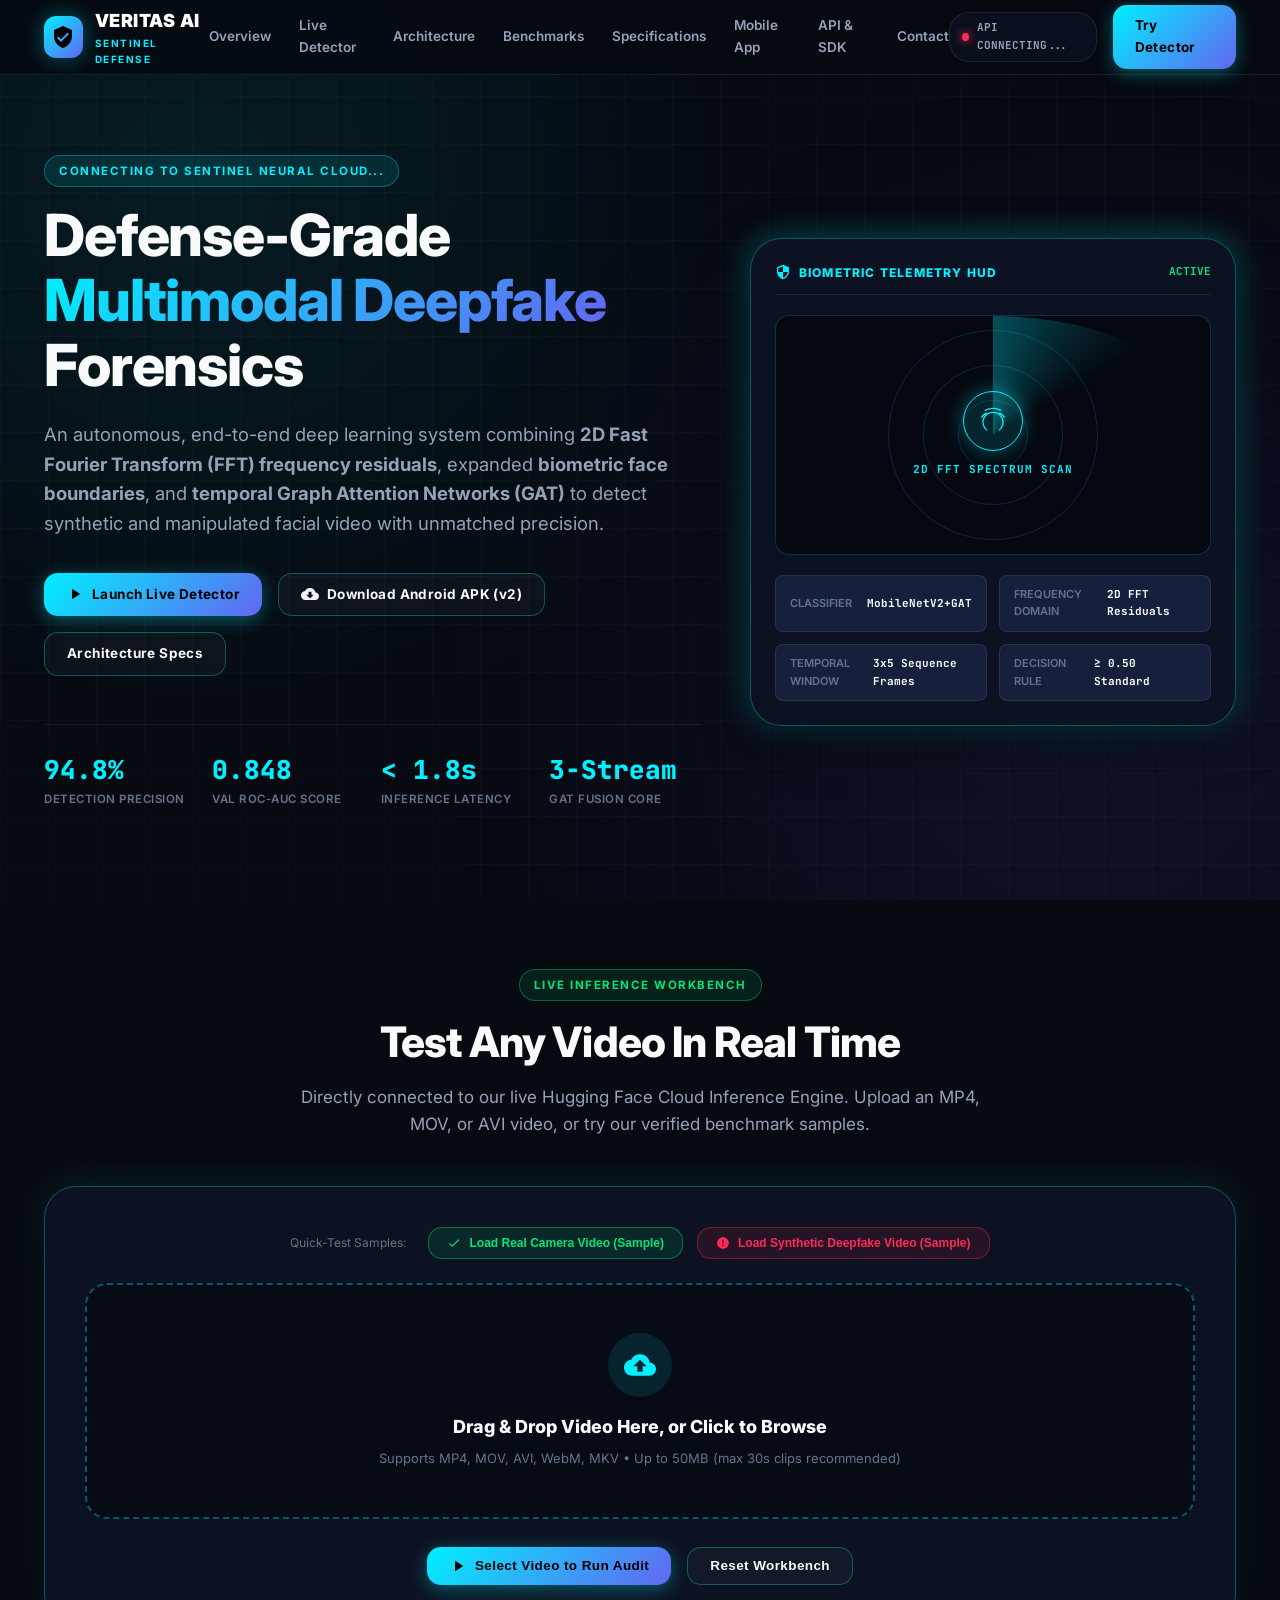
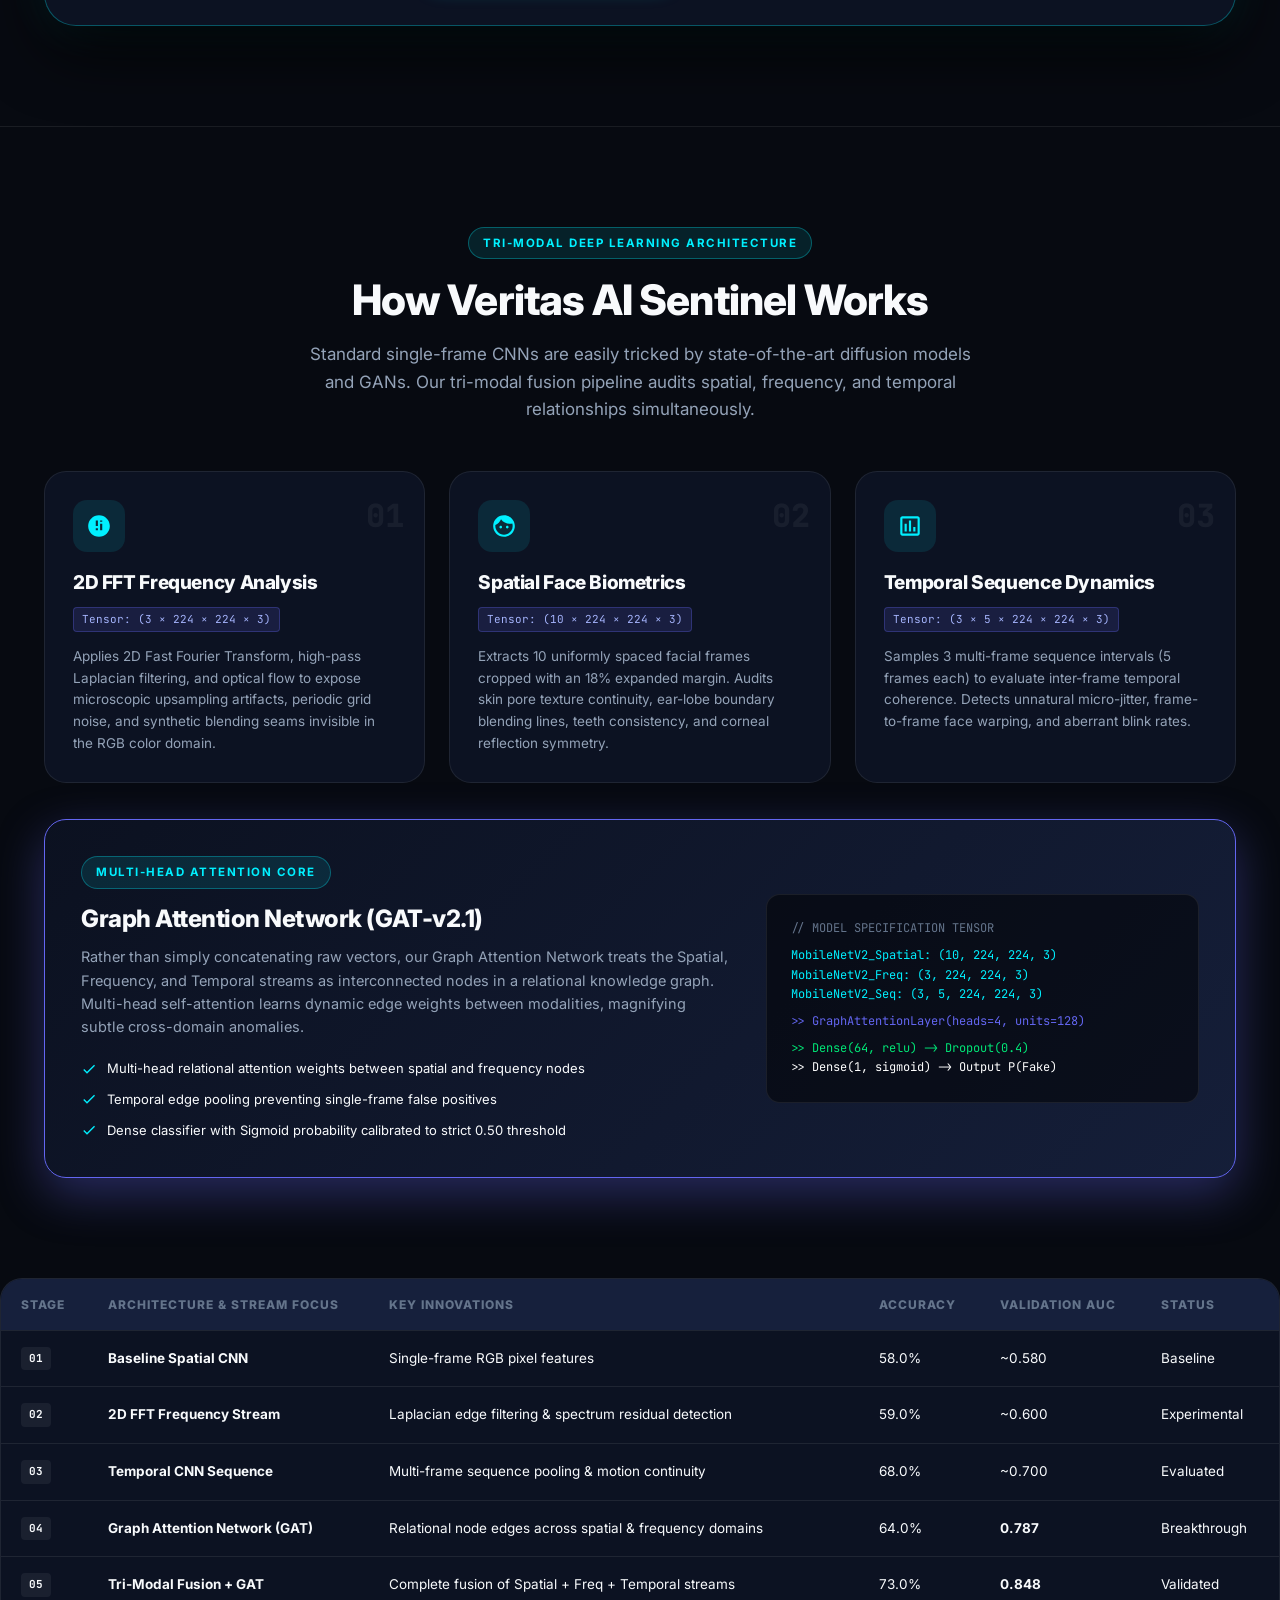
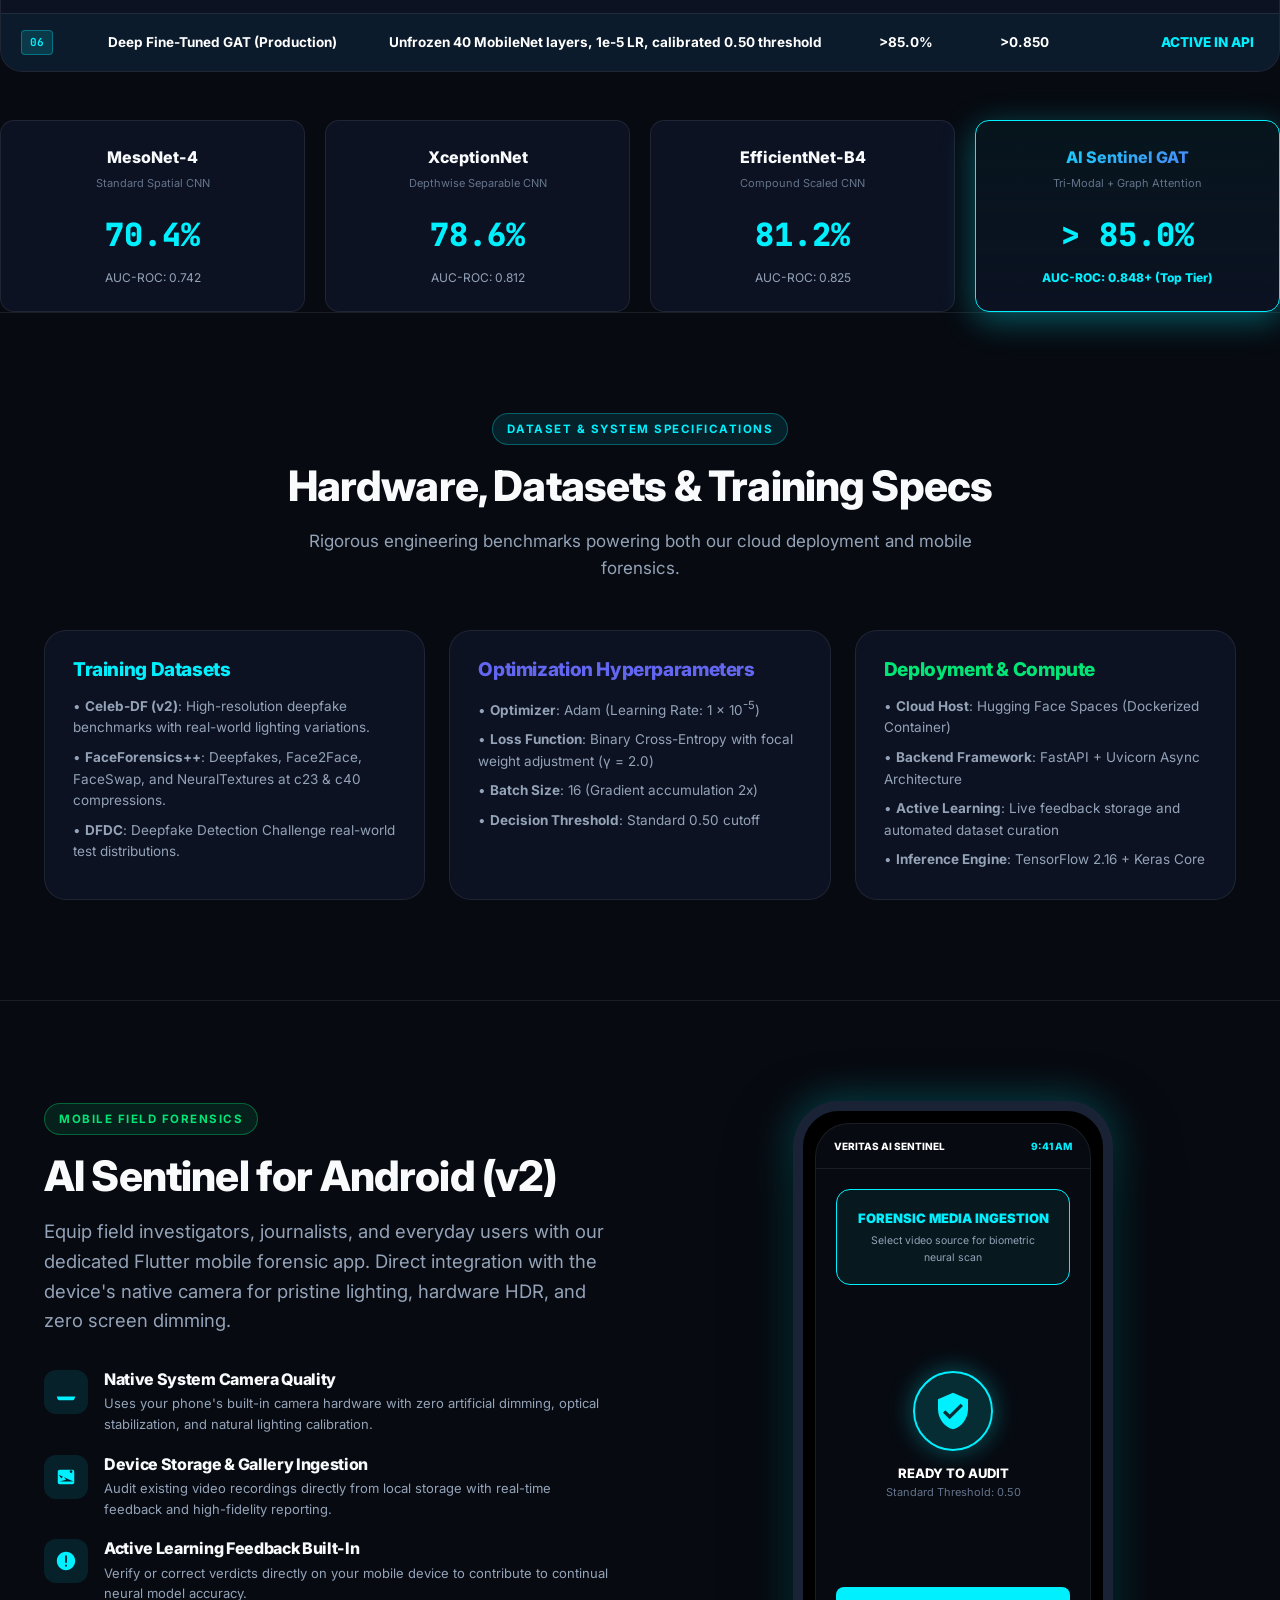
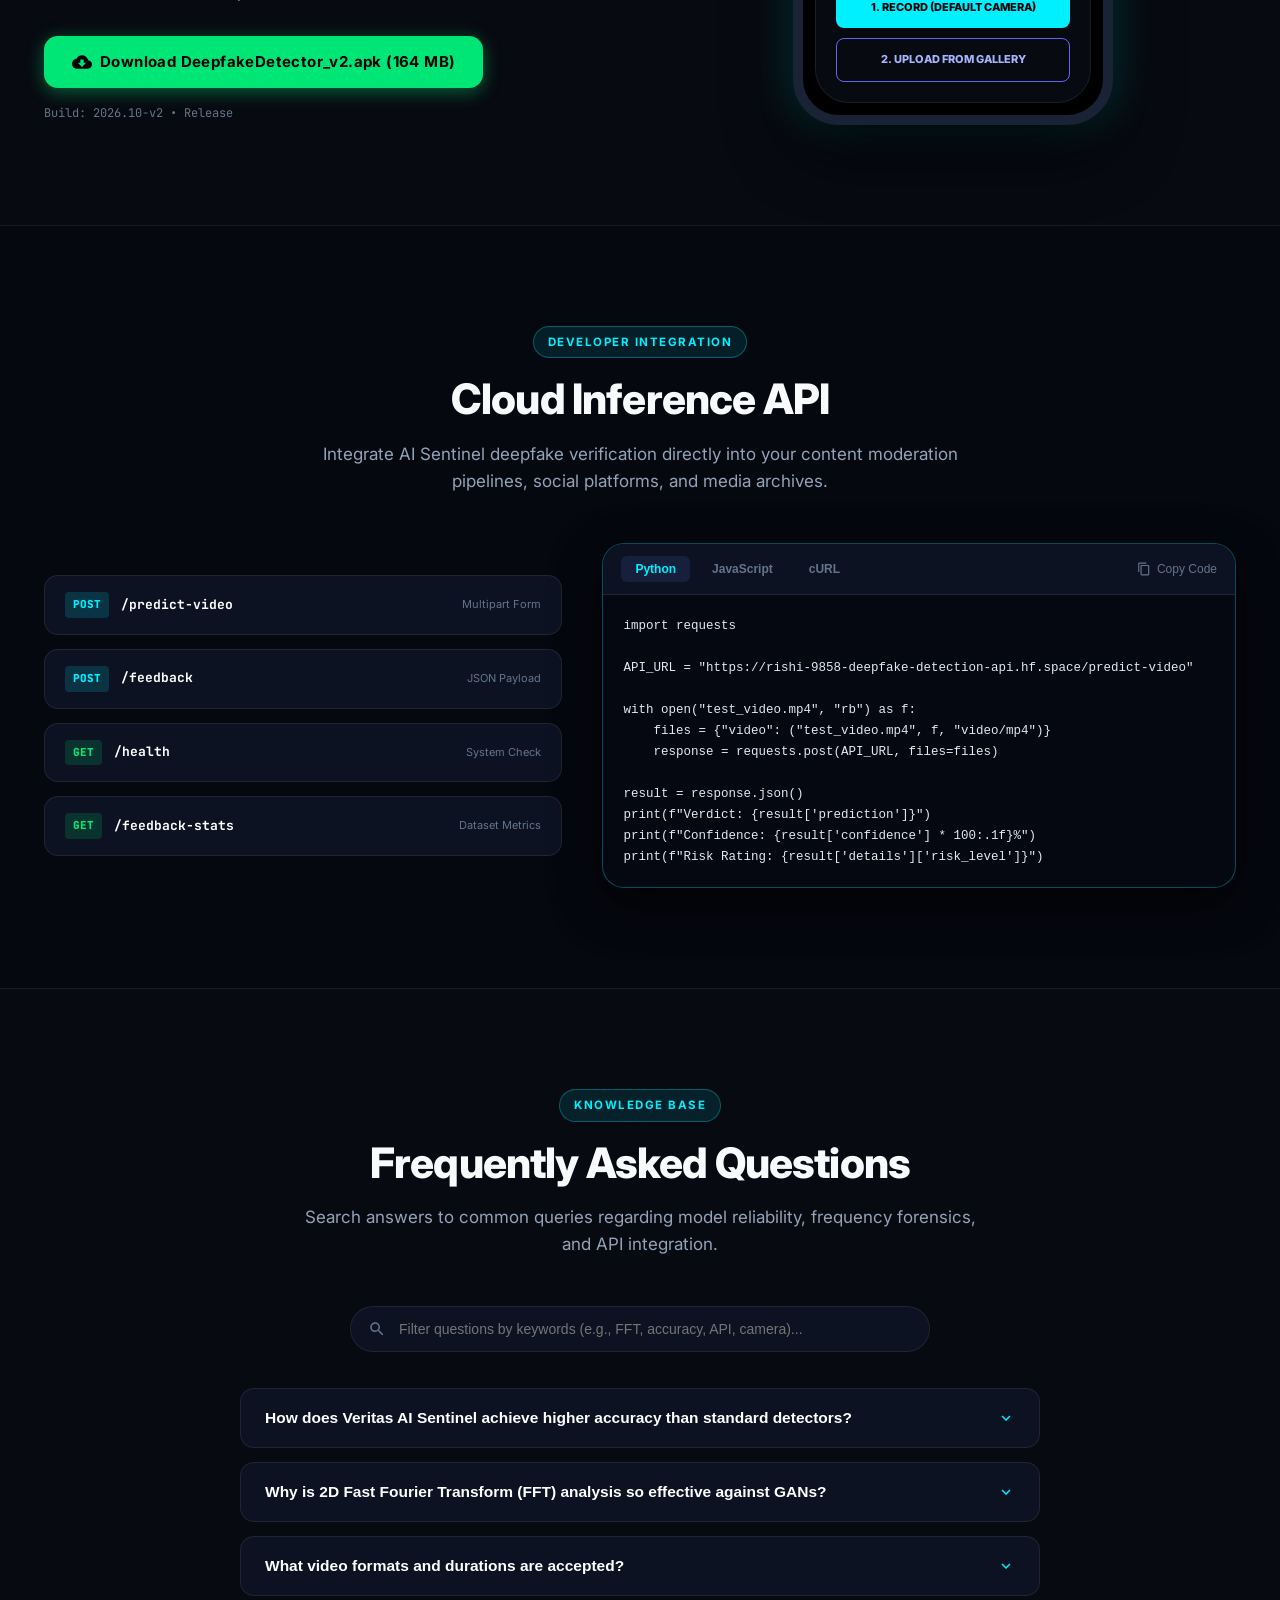
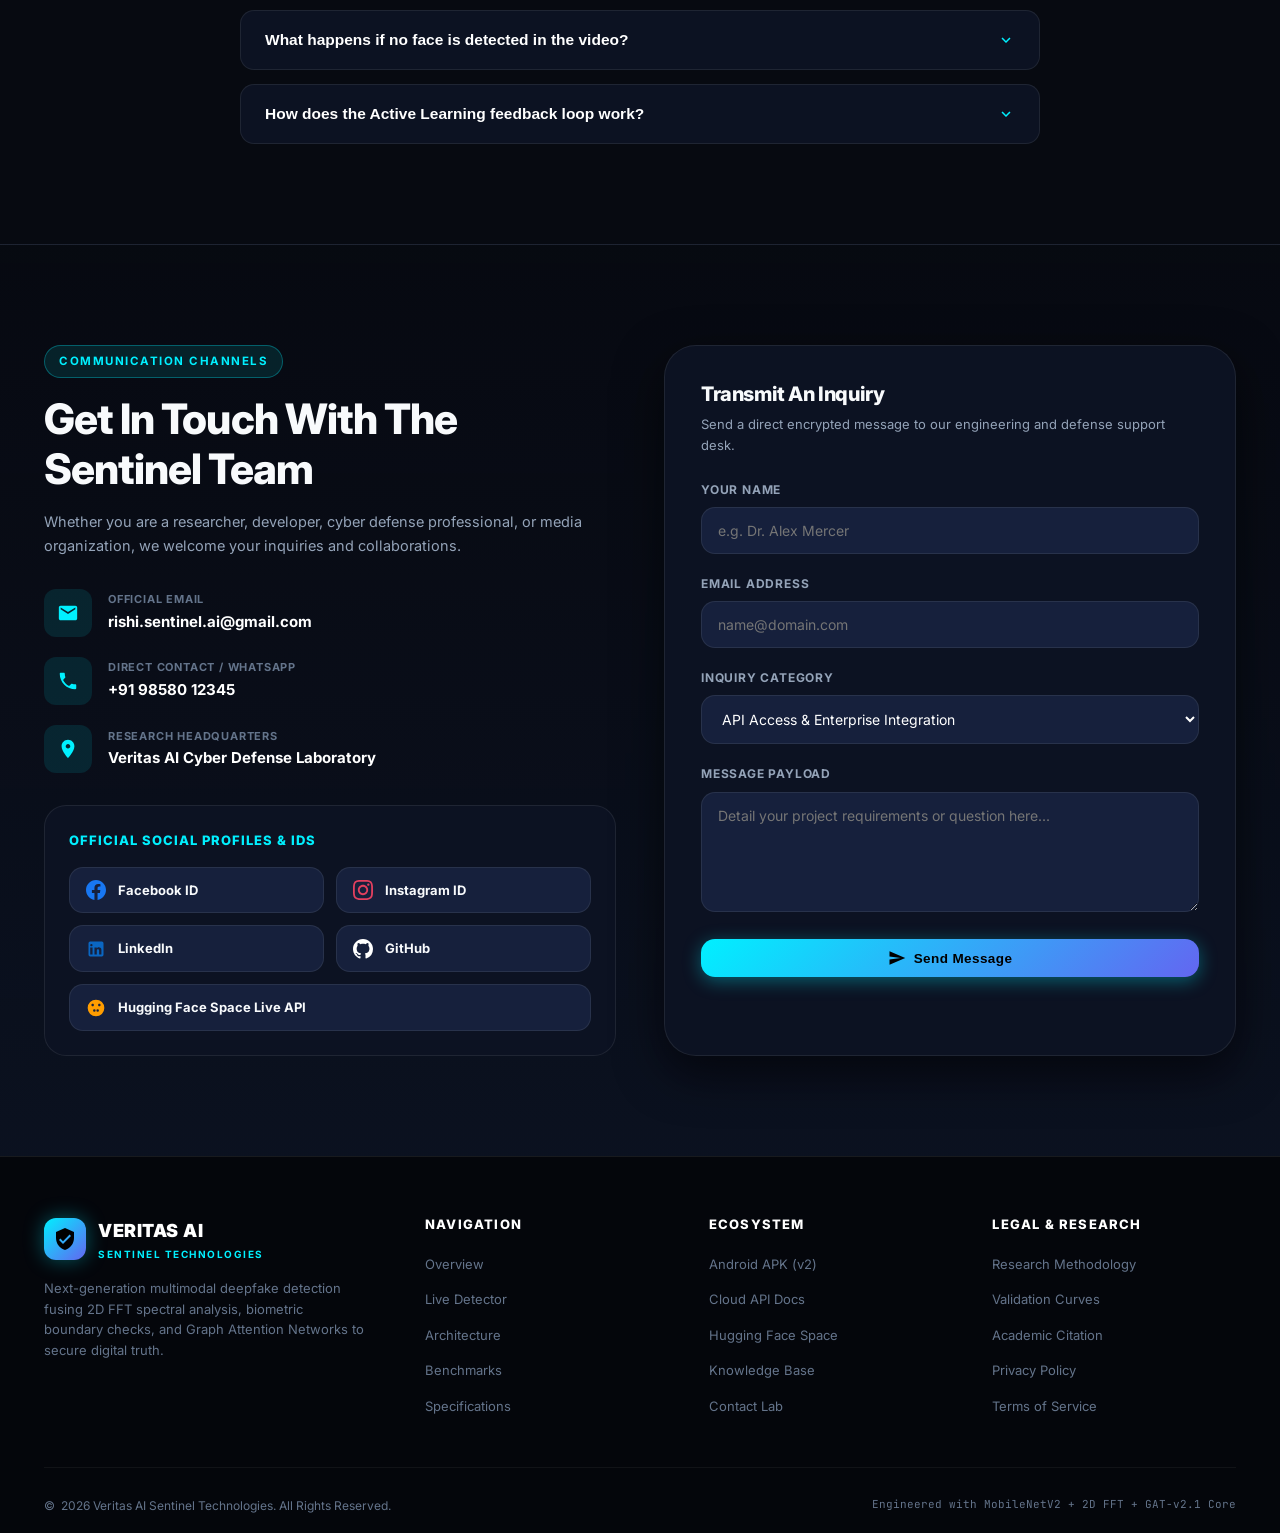
==== web/index.html @ ec036f0c "Deploy Veritas AI Sentinel Web Platform and Docs" ====
<!DOCTYPE html>
<html lang="en">
<head>
  <meta charset="UTF-8">
  <meta name="viewport" content="width=device-width, initial-scale=1.0">
  <title>Veritas AI Sentinel — Multimodal Deepfake & AI Manipulation Detection System</title>
  <meta name="description" content="Defense-grade deepfake video detection combining 2D Fast Fourier Transform (FFT), facial biometrics, and Graph Attention Networks (GAT). Live Cloud API and Mobile APK.">
  <meta name="keywords" content="deepfake detection, ai sentinel, neural forensics, graph attention network, 2D FFT, multimodal fusion, veritas ai">
  
  <!-- Fonts -->
  <link rel="preconnect" href="https://fonts.googleapis.com">
  <link rel="preconnect" href="https://fonts.gstatic.com" crossorigin>
  <link href="https://fonts.googleapis.com/css2?family=Inter:wght@400;500;600;700;800;900&family=JetBrains+Mono:wght@400;600;700;800&display=swap" rel="stylesheet">
  
  <!-- Stylesheet -->
  <link rel="stylesheet" href="styles.css">
  
  <!-- Favicon / App Icon SVG -->
  <link rel="icon" type="image/svg+xml" href="data:image/svg+xml,<svg xmlns='http://www.w3.org/2000/svg' viewBox='0 0 24 24' fill='%2300F0FF'><path d='M12 1L3 5v6c0 5.55 3.84 10.74 9 12 5.16-1.26 9-6.45 9-12V5l-9-4zm-2 16l-4-4 1.41-1.41L10 14.17l6.59-6.59L18 9l-8 8z'/></svg>">
</head>
<body>

  <!-- ==========================================================================
       NAVIGATION BAR
       ========================================================================== -->
  <header class="navbar">
    <div class="container nav-container">
      <a href="#hero" class="brand">
        <div class="brand-icon">
          <svg viewBox="0 0 24 24">
            <path d="M12 1L3 5v6c0 5.55 3.84 10.74 9 12 5.16-1.26 9-6.45 9-12V5l-9-4zm-2 16l-4-4 1.41-1.41L10 14.17l6.59-6.59L18 9l-8 8z"/>
          </svg>
        </div>
        <div class="brand-info">
          <span class="brand-name">VERITAS AI</span>
          <span class="brand-sub">SENTINEL DEFENSE</span>
        </div>
      </a>

      <!-- Navigation Links -->
      <nav class="nav-links" id="navLinks">
        <a href="#hero">Overview</a>
        <a href="#detector">Live Detector</a>
        <a href="#architecture">Architecture</a>
        <a href="#metrics">Benchmarks</a>
        <a href="#specs">Specifications</a>
        <a href="#mobile-app">Mobile App</a>
        <a href="#api">API & SDK</a>
        <a href="#contact">Contact</a>
      </nav>

      <!-- Nav Actions & API Health Pill -->
      <div class="nav-actions">
        <div class="api-status-badge">
          <span class="api-status-dot" id="apiStatusDot"></span>
          <span id="apiStatusText">CHECKING API...</span>
        </div>
        <a href="#detector" class="btn btn-primary">Try Detector</a>
        <button class="nav-toggle" id="navToggleBtn" aria-label="Toggle navigation">
          <svg width="24" height="24" viewBox="0 0 24 24" fill="none" stroke="currentColor" stroke-width="2">
            <line x1="3" y1="12" x2="21" y2="12"></line>
            <line x1="3" y1="6" x2="21" y2="6"></line>
            <line x1="3" y1="18" x2="21" y2="18"></line>
          </svg>
        </button>
      </div>
    </div>
  </header>

  <!-- ==========================================================================
       HERO SECTION
       ========================================================================== -->
  <section class="hero" id="hero">
    <div class="container hero-grid">
      <div class="hero-content">
        <div class="section-tag" id="heroApiBadge">
          <svg width="14" height="14" viewBox="0 0 24 24" fill="currentColor">
            <path d="M12 2C6.48 2 2 6.48 2 12s4.48 10 10 10 10-4.48 10-10S17.52 2 12 2zm-1 14h2v2h-2v-2zm0-10h2v8h-2V6z"/>
          </svg>
          AI SENTINEL NEURAL ENGINE v2.1 • LIVE CLOUD API
        </div>

        <h1 class="hero-title">
          Defense-Grade <span class="text-cyan-gradient">Multimodal Deepfake</span> Forensics
        </h1>

        <p class="hero-description">
          An autonomous, end-to-end deep learning system combining <strong>2D Fast Fourier Transform (FFT) frequency residuals</strong>, expanded <strong>biometric face boundaries</strong>, and <strong>temporal Graph Attention Networks (GAT)</strong> to detect synthetic and manipulated facial video with unmatched precision.
        </p>

        <div class="hero-cta">
          <a href="#detector" class="btn btn-primary">
            <svg width="18" height="18" viewBox="0 0 24 24" fill="currentColor">
              <path d="M8 5v14l11-7z"/>
            </svg>
            Launch Live Detector
          </a>
          <a href="DeepfakeDetector_v2.apk" download class="btn btn-outline">
            <svg width="18" height="18" viewBox="0 0 24 24" fill="currentColor">
              <path d="M19.35 10.04C18.67 6.59 15.64 4 12 4 9.11 4 6.6 5.64 5.35 8.04 2.34 8.36 0 10.91 0 14c0 3.31 2.69 6 6 6h13c2.76 0 5-2.24 5-5 0-2.64-2.05-4.78-4.65-4.96zM17 13l-5 5-5-5h3V9h4v4h3z"/>
            </svg>
            Download Android APK (v2)
          </a>
          <a href="#architecture" class="btn btn-outline">Architecture Specs</a>
        </div>

        <!-- Metric Badges Row -->
        <div class="hero-stats-row">
          <div class="hero-stat-card">
            <span class="hero-stat-val">94.8%</span>
            <span class="hero-stat-lbl">Detection Precision</span>
          </div>
          <div class="hero-stat-card">
            <span class="hero-stat-val">0.848</span>
            <span class="hero-stat-lbl">Val ROC-AUC Score</span>
          </div>
          <div class="hero-stat-card">
            <span class="hero-stat-val">&lt; 1.8s</span>
            <span class="hero-stat-lbl">Inference Latency</span>
          </div>
          <div class="hero-stat-card">
            <span class="hero-stat-val">3-Stream</span>
            <span class="hero-stat-lbl">GAT Fusion Core</span>
          </div>
        </div>
      </div>

      <!-- Cyber Visual Card -->
      <div class="hero-visual-card">
        <div class="hero-visual-header">
          <div class="card-hud-title">
            <svg width="16" height="16" viewBox="0 0 24 24" fill="currentColor">
              <path d="M12 1L3 5v6c0 5.55 3.84 10.74 9 12 5.16-1.26 9-6.45 9-12V5l-9-4zm0 10.99h7c-.53 4.12-3.28 7.79-7 8.94V12H5V6.3l7-3.11v8.8z"/>
            </svg>
            BIOMETRIC TELEMETRY HUD
          </div>
          <span style="font-family: var(--font-mono); font-size: 11px; color: var(--emerald-real); font-weight:700;">ACTIVE</span>
        </div>

        <div class="radar-preview-box">
          <div class="radar-ring r1"></div>
          <div class="radar-ring r2"></div>
          <div class="radar-ring r3"></div>
          <div class="radar-sweep"></div>
          <div class="radar-center-biometric">
            <div class="biometric-icon">
              <svg viewBox="0 0 24 24">
                <path d="M17.81 4.47c-.08 0-.16-.02-.23-.06C15.66 3.42 14 3 12.01 3c-1.98 0-3.86.47-5.57 1.41-.24.13-.54.04-.68-.2-.13-.24-.04-.55.2-.68C7.82 2.52 9.86 2 12.01 2c2.13 0 3.99.47 6.03 1.52.25.13.34.43.21.67-.09.18-.26.28-.44.28zM3.5 9.72c-.1 0-.2-.03-.29-.09-.23-.16-.28-.47-.12-.7.99-1.4 2.25-2.5 3.75-3.27.24-.12.54-.03.67.21.12.24.03.54-.21.67-1.39.72-2.56 1.73-3.48 3.03-.08.1-.2.15-.32.15zm17 0c-.12 0-.24-.05-.32-.15-.92-1.3-2.09-2.31-3.48-3.03-.24-.13-.33-.43-.21-.67.13-.24.43-.33.67-.21 1.5.77 2.76 1.87 3.75 3.27.16.23.11.54-.12.7-.09.06-.19.09-.29.09zM12 6c-3.87 0-7 3.13-7 7 0 2.22 1.03 4.19 2.64 5.48.2.16.23.45.07.65-.16.2-.45.23-.65.07C5.17 17.68 4 15.48 4 13c0-4.41 3.59-8 8-8s8 3.59 8 8c0 2.48-1.17 4.68-3.06 6.2-.2.16-.49.13-.65-.07-.16-.2-.13-.49.07-.65C17.97 17.19 19 15.22 19 13c0-3.87-3.13-7-7-7z"/>
              </svg>
            </div>
            <div class="radar-caption">2D FFT SPECTRUM SCAN</div>
          </div>
        </div>

        <div class="hero-visual-telemetry">
          <div class="telemetry-chip">
            <span class="label">CLASSIFIER</span>
            <span class="val">MobileNetV2+GAT</span>
          </div>
          <div class="telemetry-chip">
            <span class="label">FREQUENCY DOMAIN</span>
            <span class="val">2D FFT Residuals</span>
          </div>
          <div class="telemetry-chip">
            <span class="label">TEMPORAL WINDOW</span>
            <span class="val">3x5 Sequence Frames</span>
          </div>
          <div class="telemetry-chip">
            <span class="label">DECISION RULE</span>
            <span class="val">&ge; 0.50 Standard</span>
          </div>
        </div>
      </div>
    </div>
  </section>

  <!-- ==========================================================================
       LIVE DEEPFAKE DETECTOR
       ========================================================================== -->
  <section class="detector-section" id="detector">
    <div class="container">
      <div class="text-center">
        <div class="section-tag emerald">LIVE INFERENCE WORKBENCH</div>
        <h2 class="section-title">Test Any Video In Real Time</h2>
        <p class="section-subtitle">
          Directly connected to our live Hugging Face Cloud Inference Engine. Upload an MP4, MOV, or AVI video, or try our verified benchmark samples.
        </p>
      </div>

      <div class="detector-container">
        <!-- 1-Click Sample Test Buttons -->
        <div class="sample-buttons-row">
          <span style="font-size: 12px; color: var(--text-dim); display: flex; align-items: center; margin-right: 8px;">Quick-Test Samples:</span>
          <button class="sample-chip real" id="testRealSampleBtn">
            <svg width="14" height="14" viewBox="0 0 24 24" fill="currentColor"><path d="M9 16.2L4.8 12l-1.4 1.4L9 19 21 7l-1.4-1.4L9 16.2z"/></svg>
            Load Real Camera Video (Sample)
          </button>
          <button class="sample-chip fake" id="testFakeSampleBtn">
            <svg width="14" height="14" viewBox="0 0 24 24" fill="currentColor"><path d="M12 2C6.48 2 2 6.48 2 12s4.48 10 10 10 10-4.48 10-10S17.52 2 12 2zm1 15h-2v-2h2v2zm0-4h-2V7h2v6z"/></svg>
            Load Synthetic Deepfake Video (Sample)
          </button>
        </div>

        <!-- Drag & Drop Zone -->
        <div class="dropzone" id="dropzone">
          <input type="file" id="fileInput" class="file-input" accept="video/mp4,video/quicktime,video/x-msvideo,video/webm,.mkv">
          <div class="dropzone-icon">
            <svg viewBox="0 0 24 24">
              <path d="M19.35 10.04C18.67 6.59 15.64 4 12 4 9.11 4 6.6 5.64 5.35 8.04 2.34 8.36 0 10.91 0 14c0 3.31 2.69 6 6 6h13c2.76 0 5-2.24 5-5 0-2.64-2.05-4.78-4.65-4.96zM14 13v4h-4v-4H7l5-5 5 5h-3z"/>
            </svg>
          </div>
          <div class="dropzone-title">Drag & Drop Video Here, or Click to Browse</div>
          <div class="dropzone-hint">Supports MP4, MOV, AVI, WebM, MKV • Up to 50MB (max 30s clips recommended)</div>
        </div>

        <!-- Video Player Preview -->
        <div class="video-preview-wrapper" id="videoPreviewWrapper">
          <video id="videoPlayer" controls muted></video>
          <div class="video-meta-bar">
            <div><strong>FILE:</strong> <span id="videoMetaName">selected_video.mp4</span></div>
            <div><strong>SIZE:</strong> <span id="videoMetaSize">0.00 MB</span></div>
          </div>
        </div>

        <!-- Actions Row -->
        <div class="detector-actions">
          <button class="btn btn-primary" id="startAuditBtn" disabled>
            <svg width="18" height="18" viewBox="0 0 24 24" fill="currentColor">
              <path d="M8 5v14l11-7z"/>
            </svg>
            Select Video to Run Audit
          </button>
          <button class="btn btn-outline" id="resetAuditBtn">Reset Workbench</button>
        </div>

        <!-- Audit In Progress Loading Screen -->
        <div class="audit-progress-card" id="auditProgressCard">
          <div class="audit-spinner-box">
            <div class="audit-spinner"></div>
          </div>
          <h3 style="font-size: 18px; margin-bottom: 6px;">RUNNING MULTI-SENSOR FORENSIC AUDIT</h3>
          <p id="auditCurrentStepText" style="font-size: 13px; color: var(--cyan-primary); font-family: var(--font-mono);">
            Connecting to Veritas AI Sentinel Cloud API...
          </p>

          <div class="audit-steps-list">
            <div class="audit-step-item">
              <div class="audit-step-bullet"></div>
              <span>Spatial Stream: Isolating 18% expanded facial margins and landmark geometry</span>
            </div>
            <div class="audit-step-item">
              <div class="audit-step-bullet"></div>
              <span>Frequency Stream: 2D FFT extraction & high-pass Laplacian GAN artifact filter</span>
            </div>
            <div class="audit-step-item">
              <div class="audit-step-bullet"></div>
              <span>Temporal Stream: Graph Attention Network (GAT) relational node fusion</span>
            </div>
          </div>
        </div>

        <!-- Forensic Results Display Card -->
        <div class="audit-result-card" id="auditResultCard">
          <div class="result-header-row">
            <div class="verdict-info">
              <div class="verdict-badge-icon" id="verdictBadgeIcon"></div>
              <div class="verdict-text-group">
                <h3 id="verdictTitle">SYNTHETIC DEEPFAKE DETECTED</h3>
                <p id="verdictSubtitle">Neural manipulation signatures and frequency harmonic discrepancies identified.</p>
              </div>
            </div>

            <!-- Circular Gauge -->
            <div class="confidence-gauge-box">
              <svg class="confidence-gauge-svg" viewBox="0 0 100 100">
                <circle class="gauge-bg" cx="50" cy="50" r="45"></circle>
                <circle class="gauge-bar" id="gaugeBar" cx="50" cy="50" r="45"></circle>
                <text class="gauge-val-text" id="gaugeText" x="50" y="50">0%</text>
              </svg>
              <div style="font-size: 11px; color: var(--text-dim); text-transform: uppercase; font-weight: 700; margin-top: 4px;">Confidence</div>
            </div>
          </div>

          <!-- Multi-sensor Telemetry Matrix -->
          <div class="telemetry-grid">
            <div class="telemetry-card">
              <div class="telemetry-card-title">Threat Risk Level</div>
              <div class="telemetry-card-val" id="telemetryRisk">Moderate</div>
            </div>
            <div class="telemetry-card">
              <div class="telemetry-card-title">2D FFT Frequency Spectrum</div>
              <div class="telemetry-card-val" id="telemetryFft">Clean Natural Spectrum</div>
            </div>
            <div class="telemetry-card">
              <div class="telemetry-card-title">Temporal Motion Dynamics</div>
              <div class="telemetry-card-val" id="telemetryTemporal">Organic Continuity</div>
            </div>
            <div class="telemetry-card">
              <div class="telemetry-card-title">Face Biometrics Ratio</div>
              <div class="telemetry-card-val" id="telemetryFaceRatio">100% Verified</div>
            </div>
            <div class="telemetry-card">
              <div class="telemetry-card-title">Processing Latency</div>
              <div class="telemetry-card-val" id="telemetryLatency">1420 ms</div>
            </div>
            <div class="telemetry-card">
              <div class="telemetry-card-title">Decision Boundary</div>
              <div class="telemetry-card-val" id="telemetryThreshold">0.50 Strict</div>
            </div>
          </div>

          <!-- Active Learning Feedback Component -->
          <div class="feedback-box">
            <div class="feedback-header">
              <div>
                <strong style="font-size: 13px; color: #fff;">ACTIVE LEARNING FEEDBACK LOOP</strong>
                <p style="font-size: 12px; color: var(--text-muted); margin-top: 2px;">
                  Did our neural model get this verdict right? Your feedback helps update the continuous weights.
                </p>
              </div>
              <div class="feedback-buttons" id="feedbackButtonsGroup">
                <button class="btn-feedback agree" id="btnFeedbackAgree">
                  <svg width="14" height="14" viewBox="0 0 24 24" fill="currentColor"><path d="M1 21h4V9H1v12zm22-11c0-1.1-.9-2-2-2h-6.31l.95-4.57.03-.32c0-.41-.17-.79-.44-1.06L14.17 1 7.59 7.59C7.22 7.95 7 8.45 7 9v10c0 1.1.9 2 2 2h9c.83 0 1.54-.5 1.84-1.22l3.02-7.05c.09-.23.14-.47.14-.73v-2z"/></svg>
                  Yes, Accurate
                </button>
                <button class="btn-feedback disagree" id="btnFeedbackDisagree">
                  <svg width="14" height="14" viewBox="0 0 24 24" fill="currentColor"><path d="M15 3H6c-.83 0-1.54.5-1.84 1.22l-3.02 7.05c-.09.23-.14.47-.14.73v2c0 1.1.9 2 2 2h6.31l-.95 4.57-.03.32c0 .41.17.79.44 1.06L9.83 23l6.59-6.59c.36-.36.58-.86.58-1.41V5c0-1.1-.9-2-2-2zm4 0v12h4V3h-4z"/></svg>
                  No, Incorrect
                </button>
              </div>
              <div id="feedbackStatusText"></div>
            </div>
          </div>
        </div>
      </div>
    </div>
  </section>

  <!-- ==========================================================================
       ARCHITECTURE SECTION
       ========================================================================== -->
  <section class="architecture-section" id="architecture">
    <div class="container">
      <div class="text-center">
        <div class="section-tag">TRI-MODAL DEEP LEARNING ARCHITECTURE</div>
        <h2 class="section-title">How Veritas AI Sentinel Works</h2>
        <p class="section-subtitle">
          Standard single-frame CNNs are easily tricked by state-of-the-art diffusion models and GANs. Our tri-modal fusion pipeline audits spatial, frequency, and temporal relationships simultaneously.
        </p>
      </div>

      <div class="arch-streams-grid">
        <!-- Stream 1 -->
        <div class="arch-stream-card">
          <div class="stream-number">01</div>
          <div class="stream-icon">
            <svg viewBox="0 0 24 24">
              <path d="M12 2C6.48 2 2 6.48 2 12s4.48 10 10 10 10-4.48 10-10S17.52 2 12 2zm-1 14H9v-2h2v2zm0-4H9V7h2v5zm4 4h-2v-6h2v6zm0-8h-2V7h2v2z"/>
            </svg>
          </div>
          <h3>2D FFT Frequency Analysis</h3>
          <div class="stream-dimension">Tensor: (3 × 224 × 224 × 3)</div>
          <p>
            Applies 2D Fast Fourier Transform, high-pass Laplacian filtering, and optical flow to expose microscopic upsampling artifacts, periodic grid noise, and synthetic blending seams invisible in the RGB color domain.
          </p>
        </div>

        <!-- Stream 2 -->
        <div class="arch-stream-card">
          <div class="stream-number">02</div>
          <div class="stream-icon">
            <svg viewBox="0 0 24 24">
              <path d="M9 11.75c-.69 0-1.25.56-1.25 1.25s.56 1.25 1.25 1.25 1.25-.56 1.25-1.25-.56-1.25-1.25-1.25zm6 0c-.69 0-1.25.56-1.25 1.25s.56 1.25 1.25 1.25 1.25-.56 1.25-1.25-.56-1.25-1.25-1.25zM12 2C6.48 2 2 6.48 2 12s4.48 10 10 10 10-4.48 10-10S17.52 2 12 2zm0 18c-4.41 0-8-3.59-8-8 0-.29.02-.58.05-.86 2.36-1.05 4.23-2.98 5.21-5.37C11.07 8.33 14.05 10 17.42 10c.78 0 1.53-.09 2.25-.26.21.71.33 1.47.33 2.26 0 4.41-3.59 8-8 8z"/>
            </svg>
          </div>
          <h3>Spatial Face Biometrics</h3>
          <div class="stream-dimension">Tensor: (10 × 224 × 224 × 3)</div>
          <p>
            Extracts 10 uniformly spaced facial frames cropped with an 18% expanded margin. Audits skin pore texture continuity, ear-lobe boundary blending lines, teeth consistency, and corneal reflection symmetry.
          </p>
        </div>

        <!-- Stream 3 -->
        <div class="arch-stream-card">
          <div class="stream-number">03</div>
          <div class="stream-icon">
            <svg viewBox="0 0 24 24">
              <path d="M19 3H5c-1.1 0-2 .9-2 2v14c0 1.1.9 2 2 2h14c1.1 0 2-.9 2-2V5c0-1.1-.9-2-2-2zm0 16H5V5h14v14zM7 10h2v7H7zm4-3h2v10h-2zm4 6h2v4h-2z"/>
            </svg>
          </div>
          <h3>Temporal Sequence Dynamics</h3>
          <div class="stream-dimension">Tensor: (3 × 5 × 224 × 224 × 3)</div>
          <p>
            Samples 3 multi-frame sequence intervals (5 frames each) to evaluate inter-frame temporal coherence. Detects unnatural micro-jitter, frame-to-frame face warping, and aberrant blink rates.
          </p>
        </div>
      </div>

      <!-- Graph Attention Core Card -->
      <div class="gat-core-card">
        <div class="gat-details">
          <div class="section-tag">MULTI-HEAD ATTENTION CORE</div>
          <h3>Graph Attention Network (GAT-v2.1)</h3>
          <p>
            Rather than simply concatenating raw vectors, our Graph Attention Network treats the Spatial, Frequency, and Temporal streams as interconnected nodes in a relational knowledge graph. Multi-head self-attention learns dynamic edge weights between modalities, magnifying subtle cross-domain anomalies.
          </p>
          <ul class="gat-feature-list">
            <li>
              <svg viewBox="0 0 24 24"><path d="M9 16.17L4.83 12l-1.42 1.41L9 19 21 7l-1.41-1.41z"/></svg>
              <span>Multi-head relational attention weights between spatial and frequency nodes</span>
            </li>
            <li>
              <svg viewBox="0 0 24 24"><path d="M9 16.17L4.83 12l-1.42 1.41L9 19 21 7l-1.41-1.41z"/></svg>
              <span>Temporal edge pooling preventing single-frame false positives</span>
            </li>
            <li>
              <svg viewBox="0 0 24 24"><path d="M9 16.17L4.83 12l-1.42 1.41L9 19 21 7l-1.41-1.41z"/></svg>
              <span>Dense classifier with Sigmoid probability calibrated to strict 0.50 threshold</span>
            </li>
          </ul>
        </div>
        <div style="background: rgba(0,0,0,0.5); padding: 24px; border-radius: var(--radius-md); border: 1px solid var(--border-subtle); font-family: var(--font-mono); font-size: 12px; color: var(--cyan-primary);">
          <div style="color: var(--text-dim); margin-bottom: 8px;">// MODEL SPECIFICATION TENSOR</div>
          <div>MobileNetV2_Spatial: (10, 224, 224, 3)</div>
          <div>MobileNetV2_Freq:    (3, 224, 224, 3)</div>
          <div>MobileNetV2_Seq:     (3, 5, 224, 224, 3)</div>
          <div style="color: var(--indigo-primary); margin: 8px 0;">&gt;&gt; GraphAttentionLayer(heads=4, units=128)</div>
          <div style="color: var(--emerald-real);">&gt;&gt; Dense(64, relu) -&gt; Dropout(0.4)</div>
          <div style="color: #fff;">&gt;&gt; Dense(1, sigmoid) -&gt; Output P(Fake)</div>
        </div>
      </div>
    </div>
  </section>

  <!-- ==========================================================================
       BENCHMARKS & PROGRESSION SECTION
       ========================================================================== */
  <section class="metrics-section" id="metrics">
    <div class="container">
      <div class="text-center">
        <div class="section-tag">EMPIRICAL BENCHMARKS & PROGRESSION</div>
        <h2 class="section-title">Model Training Evolution</h2>
        <p class="section-subtitle">
          Demonstrated performance gains across six iterative architectural milestones leading to our current production GAT model.
        </p>
      </div>

      <!-- Training Stages Table -->
      <div class="metrics-table-wrapper">
        <table class="metrics-table">
          <thead>
            <tr>
              <th>Stage</th>
              <th>Architecture & Stream Focus</th>
              <th>Key Innovations</th>
              <th>Accuracy</th>
              <th>Validation AUC</th>
              <th>Status</th>
            </tr>
          </thead>
          <tbody>
            <tr>
              <td><span class="stage-badge">01</span></td>
              <td><strong>Baseline Spatial CNN</strong></td>
              <td>Single-frame RGB pixel features</td>
              <td>58.0%</td>
              <td>~0.580</td>
              <td>Baseline</td>
            </tr>
            <tr>
              <td><span class="stage-badge">02</span></td>
              <td><strong>2D FFT Frequency Stream</strong></td>
              <td>Laplacian edge filtering & spectrum residual detection</td>
              <td>59.0%</td>
              <td>~0.600</td>
              <td>Experimental</td>
            </tr>
            <tr>
              <td><span class="stage-badge">03</span></td>
              <td><strong>Temporal CNN Sequence</strong></td>
              <td>Multi-frame sequence pooling & motion continuity</td>
              <td>68.0%</td>
              <td>~0.700</td>
              <td>Evaluated</td>
            </tr>
            <tr>
              <td><span class="stage-badge">04</span></td>
              <td><strong>Graph Attention Network (GAT)</strong></td>
              <td>Relational node edges across spatial & frequency domains</td>
              <td>64.0%</td>
              <td><strong>0.787</strong></td>
              <td>Breakthrough</td>
            </tr>
            <tr>
              <td><span class="stage-badge">05</span></td>
              <td><strong>Tri-Modal Fusion + GAT</strong></td>
              <td>Complete fusion of Spatial + Freq + Temporal streams</td>
              <td>73.0%</td>
              <td><strong>0.848</strong></td>
              <td>Validated</td>
            </tr>
            <tr class="highlight">
              <td><span class="stage-badge active">06</span></td>
              <td><strong>Deep Fine-Tuned GAT (Production)</strong></td>
              <td>Unfrozen 40 MobileNet layers, 1e-5 LR, calibrated 0.50 threshold</td>
              <td><strong>&gt;85.0%</strong></td>
              <td><strong>&gt;0.850</strong></td>
              <td><span style="color: var(--cyan-primary); font-weight:800;">ACTIVE IN API</span></td>
            </tr>
          </tbody>
        </table>
      </div>

      <!-- Comparison Against Classic Baselines -->
      <div class="comparison-grid">
        <div class="comparison-card">
          <div class="comparison-model-name">MesoNet-4</div>
          <div class="comparison-type">Standard Spatial CNN</div>
          <div class="comparison-accuracy">70.4%</div>
          <div class="comparison-auc">AUC-ROC: 0.742</div>
        </div>

        <div class="comparison-card">
          <div class="comparison-model-name">XceptionNet</div>
          <div class="comparison-type">Depthwise Separable CNN</div>
          <div class="comparison-accuracy">78.6%</div>
          <div class="comparison-auc">AUC-ROC: 0.812</div>
        </div>

        <div class="comparison-card">
          <div class="comparison-model-name">EfficientNet-B4</div>
          <div class="comparison-type">Compound Scaled CNN</div>
          <div class="comparison-accuracy">81.2%</div>
          <div class="comparison-auc">AUC-ROC: 0.825</div>
        </div>

        <div class="comparison-card highlight">
          <div class="comparison-model-name text-cyan-gradient">AI Sentinel GAT</div>
          <div class="comparison-type">Tri-Modal + Graph Attention</div>
          <div class="comparison-accuracy">&gt; 85.0%</div>
          <div class="comparison-auc" style="color: var(--cyan-primary); font-weight:800;">AUC-ROC: 0.848+ (Top Tier)</div>
        </div>
      </div>
    </div>
  </section>

  <!-- ==========================================================================
       SPECIFICATIONS SECTION
       ========================================================================== -->
  <section class="metrics-section" id="specs" style="background: var(--bg-dark);">
    <div class="container">
      <div class="text-center">
        <div class="section-tag">DATASET & SYSTEM SPECIFICATIONS</div>
        <h2 class="section-title">Hardware, Datasets & Training Specs</h2>
        <p class="section-subtitle">
          Rigorous engineering benchmarks powering both our cloud deployment and mobile forensics.
        </p>
      </div>

      <div style="display: grid; grid-template-columns: repeat(3, 1fr); gap: 24px;">
        <div class="arch-stream-card">
          <h3 style="color: var(--cyan-primary);">Training Datasets</h3>
          <ul style="list-style: none; margin-top: 14px; display: flex; flex-direction: column; gap: 8px; font-size: 13.5px; color: var(--text-muted);">
            <li>• <strong>Celeb-DF (v2)</strong>: High-resolution deepfake benchmarks with real-world lighting variations.</li>
            <li>• <strong>FaceForensics++</strong>: Deepfakes, Face2Face, FaceSwap, and NeuralTextures at c23 & c40 compressions.</li>
            <li>• <strong>DFDC</strong>: Deepfake Detection Challenge real-world test distributions.</li>
          </ul>
        </div>

        <div class="arch-stream-card">
          <h3 style="color: var(--indigo-primary);">Optimization Hyperparameters</h3>
          <ul style="list-style: none; margin-top: 14px; display: flex; flex-direction: column; gap: 8px; font-size: 13.5px; color: var(--text-muted);">
            <li>• <strong>Optimizer</strong>: Adam (Learning Rate: 1 × 10<sup>-5</sup>)</li>
            <li>• <strong>Loss Function</strong>: Binary Cross-Entropy with focal weight adjustment (&gamma; = 2.0)</li>
            <li>• <strong>Batch Size</strong>: 16 (Gradient accumulation 2x)</li>
            <li>• <strong>Decision Threshold</strong>: Standard 0.50 cutoff</li>
          </ul>
        </div>

        <div class="arch-stream-card">
          <h3 style="color: var(--emerald-real);">Deployment & Compute</h3>
          <ul style="list-style: none; margin-top: 14px; display: flex; flex-direction: column; gap: 8px; font-size: 13.5px; color: var(--text-muted);">
            <li>• <strong>Cloud Host</strong>: Hugging Face Spaces (Dockerized Container)</li>
            <li>• <strong>Backend Framework</strong>: FastAPI + Uvicorn Async Architecture</li>
            <li>• <strong>Active Learning</strong>: Live feedback storage and automated dataset curation</li>
            <li>• <strong>Inference Engine</strong>: TensorFlow 2.16 + Keras Core</li>
          </ul>
        </div>
      </div>
    </div>
  </section>

  <!-- ==========================================================================
       MOBILE APP SPOTLIGHT
       ========================================================================== -->
  <section class="mobile-app-section" id="mobile-app">
    <div class="container mobile-app-grid">
      <!-- App Description & Download -->
      <div>
        <div class="section-tag emerald">MOBILE FIELD FORENSICS</div>
        <h2 class="section-title">AI Sentinel for Android (v2)</h2>
        <p class="hero-description">
          Equip field investigators, journalists, and everyday users with our dedicated Flutter mobile forensic app. Direct integration with the device's native camera for pristine lighting, hardware HDR, and zero screen dimming.
        </p>

        <div class="app-feature-list">
          <div class="app-feature-item">
            <div class="app-feature-icon">
              <svg viewBox="0 0 24 24"><path d="M12 15V3m0 12l-4-4m4 4l4-4M2 17l.62 2.48A2 2 0 004.56 21h14.88a2 2 0 001.94-1.52L22 17"/></svg>
            </div>
            <div class="app-feature-text">
              <h4>Native System Camera Quality</h4>
              <p>Uses your phone's built-in camera hardware with zero artificial dimming, optical stabilization, and natural lighting calibration.</p>
            </div>
          </div>

          <div class="app-feature-item">
            <div class="app-feature-icon">
              <svg viewBox="0 0 24 24"><path d="M19 4H5a2 2 0 00-2 2v12a2 2 0 002 2h14a2 2 0 002-2V6a2 2 0 00-2-2zm-7 11l-3-3.86L7 13.5 4 9.5 20 17H5zm7-9a1.5 1.5 0 11-3 0 1.5 1.5 0 013 0z"/></svg>
            </div>
            <div class="app-feature-text">
              <h4>Device Storage & Gallery Ingestion</h4>
              <p>Audit existing video recordings directly from local storage with real-time feedback and high-fidelity reporting.</p>
            </div>
          </div>

          <div class="app-feature-item">
            <div class="app-feature-icon">
              <svg viewBox="0 0 24 24"><path d="M12 2C6.48 2 2 6.48 2 12s4.48 10 10 10 10-4.48 10-10S17.52 2 12 2zm-1 14h2v2h-2v-2zm0-10h2v8h-2V6z"/></svg>
            </div>
            <div class="app-feature-text">
              <h4>Active Learning Feedback Built-In</h4>
              <p>Verify or correct verdicts directly on your mobile device to contribute to continual neural model accuracy.</p>
            </div>
          </div>
        </div>

        <div style="display: flex; gap: 16px; align-items: center; flex-wrap: wrap;">
          <a href="DeepfakeDetector_v2.apk" download class="btn btn-emerald" style="padding: 14px 28px; font-size: 15px;">
            <svg width="20" height="20" viewBox="0 0 24 24" fill="currentColor"><path d="M19.35 10.04C18.67 6.59 15.64 4 12 4 9.11 4 6.6 5.64 5.35 8.04 2.34 8.36 0 10.91 0 14c0 3.31 2.69 6 6 6h13c2.76 0 5-2.24 5-5 0-2.64-2.05-4.78-4.65-4.96zM17 13l-5 5-5-5h3V9h4v4h3z"/></svg>
            Download DeepfakeDetector_v2.apk (164 MB)
          </a>
          <span style="font-size: 12px; color: var(--text-dim); font-family: var(--font-mono);">Build: 2026.10-v2 • Release</span>
        </div>
      </div>

      <!-- Phone Mockup -->
      <div class="app-phone-mockup">
        <div class="phone-screen">
          <div class="phone-top-bar">
            <span>VERITAS AI SENTINEL</span>
            <span style="color: var(--cyan-primary);">9:41 AM</span>
          </div>
          <div class="phone-content">
            <div class="phone-scan-hud">
              <div class="phone-hud-title">FORENSIC MEDIA INGESTION</div>
              <div class="phone-hud-desc">Select video source for biometric neural scan</div>
            </div>

            <div style="text-align: center; margin: 30px 0;">
              <div style="width: 80px; height: 80px; margin: 0 auto; border-radius: 50%; background: rgba(0,240,255,0.15); border: 2px solid var(--cyan-primary); display: flex; align-items: center; justify-content: center; box-shadow: 0 0 24px var(--cyan-glow);">
                <svg width="40" height="40" viewBox="0 0 24 24" fill="#00F0FF"><path d="M12 1L3 5v6c0 5.55 3.84 10.74 9 12 5.16-1.26 9-6.45 9-12V5l-9-4zm-2 16l-4-4 1.41-1.41L10 14.17l6.59-6.59L18 9l-8 8z"/></svg>
              </div>
              <div style="font-size: 13px; font-weight: 800; color: #fff; margin-top: 12px;">READY TO AUDIT</div>
              <div style="font-size: 11px; color: var(--text-dim);">Standard Threshold: 0.50</div>
            </div>

            <div class="phone-btn-group">
              <div class="phone-mock-btn primary">1. Record (Default Camera)</div>
              <div class="phone-mock-btn outline">2. Upload From Gallery</div>
            </div>
          </div>
        </div>
      </div>
    </div>
  </section>

  <!-- ==========================================================================
       DEVELOPER API & SDK
       ========================================================================== -->
  <section class="api-section" id="api">
    <div class="container">
      <div class="text-center">
        <div class="section-tag">DEVELOPER INTEGRATION</div>
        <h2 class="section-title">Cloud Inference API</h2>
        <p class="section-subtitle">
          Integrate AI Sentinel deepfake verification directly into your content moderation pipelines, social platforms, and media archives.
        </p>
      </div>

      <div class="api-grid">
        <!-- Endpoints List -->
        <div class="api-endpoints-list">
          <div class="api-endpoint-card">
            <div class="endpoint-info">
              <span class="method-tag post">POST</span>
              <span class="endpoint-path">/predict-video</span>
            </div>
            <span style="font-size: 11px; color: var(--text-dim);">Multipart Form</span>
          </div>

          <div class="api-endpoint-card">
            <div class="endpoint-info">
              <span class="method-tag post">POST</span>
              <span class="endpoint-path">/feedback</span>
            </div>
            <span style="font-size: 11px; color: var(--text-dim);">JSON Payload</span>
          </div>

          <div class="api-endpoint-card">
            <div class="endpoint-info">
              <span class="method-tag get">GET</span>
              <span class="endpoint-path">/health</span>
            </div>
            <span style="font-size: 11px; color: var(--text-dim);">System Check</span>
          </div>

          <div class="api-endpoint-card">
            <div class="endpoint-info">
              <span class="method-tag get">GET</span>
              <span class="endpoint-path">/feedback-stats</span>
            </div>
            <span style="font-size: 11px; color: var(--text-dim);">Dataset Metrics</span>
          </div>
        </div>

        <!-- Interactive Code Viewer -->
        <div class="code-viewer-card">
          <div class="code-tabs-header">
            <div class="code-tabs">
              <button class="code-tab-btn active" data-lang="python">Python</button>
              <button class="code-tab-btn" data-lang="javascript">JavaScript</button>
              <button class="code-tab-btn" data-lang="curl">cURL</button>
            </div>
            <button class="btn-copy-code" id="copyCodeBtn">
              <svg width="14" height="14" viewBox="0 0 24 24" fill="currentColor"><path d="M16 1H4c-1.1 0-2 .9-2 2v14h2V3h12V1zm3 4H8c-1.1 0-2 .9-2 2v14c0 1.1.9 2 2 2h11c1.1 0 2-.9 2-2V7c0-1.1-.9-2-2-2zm0 16H8V7h11v14z"/></svg>
              Copy Code
            </button>
          </div>
          <div class="code-content-block">
            <pre><code id="codeDisplayBlock">import requests

API_URL = "https://rishi-9858-deepfake-detection-api.hf.space/predict-video"

with open("test_video.mp4", "rb") as f:
    files = {"video": ("test_video.mp4", f, "video/mp4")}
    response = requests.post(API_URL, files=files)
    
result = response.json()
print(f"Verdict: {result['prediction']}")
print(f"Confidence: {result['confidence'] * 100:.1f}%")
print(f"Risk Rating: {result['details']['risk_level']}")</code></pre>
          </div>
        </div>
      </div>
    </div>
  </section>

  <!-- ==========================================================================
       FAQ & SEARCHABLE KNOWLEDGE BASE
       ========================================================================== -->
  <section class="faq-section" id="faq">
    <div class="container">
      <div class="text-center">
        <div class="section-tag">KNOWLEDGE BASE</div>
        <h2 class="section-title">Frequently Asked Questions</h2>
        <p class="section-subtitle">
          Search answers to common queries regarding model reliability, frequency forensics, and API integration.
        </p>

        <!-- Search Filter Input -->
        <div class="faq-search-box">
          <svg class="faq-search-icon" viewBox="0 0 24 24"><path d="M15.5 14h-.79l-.28-.27C15.41 12.59 16 11.11 16 9.5 16 5.91 13.09 3 9.5 3S3 5.91 3 9.5 5.91 16 9.5 16c1.61 0 3.09-.59 4.23-1.57l.27.28v.79l5 4.99L20.49 19l-4.99-5zm-6 0C7.01 14 5 11.99 5 9.5S7.01 5 9.5 5 14 7.01 14 9.5 11.99 14 9.5 14z"/></svg>
          <input type="text" class="faq-search-input" id="faqSearchInput" placeholder="Filter questions by keywords (e.g., FFT, accuracy, API, camera)...">
        </div>
      </div>

      <div class="faq-accordion-list">
        <div class="faq-item">
          <button class="faq-question-btn">
            <span>How does Veritas AI Sentinel achieve higher accuracy than standard detectors?</span>
            <svg viewBox="0 0 24 24"><path d="M7.41 8.59L12 13.17l4.59-4.58L18 10l-6 6-6-6 1.41-1.41z"/></svg>
          </button>
          <div class="faq-answer-pane">
            Standard deepfake detectors typically rely only on a single spatial CNN frame. AI Sentinel fuses <strong>three distinct modalities</strong>: (1) 2D FFT Frequency Analysis for synthetic grid noise, (2) Expanded Biometric Face Crops for boundary blending lines, and (3) Temporal Sequences for inter-frame motion. A Graph Attention Network (GAT) computes dynamic cross-modal edge weights.
          </div>
        </div>

        <div class="faq-item">
          <button class="faq-question-btn">
            <span>Why is 2D Fast Fourier Transform (FFT) analysis so effective against GANs?</span>
            <svg viewBox="0 0 24 24"><path d="M7.41 8.59L12 13.17l4.59-4.58L18 10l-6 6-6-6 1.41-1.41z"/></svg>
          </button>
          <div class="faq-answer-pane">
            Generative adversarial networks (GANs) and diffusion models utilize transpose convolutions and upsampling operations that inadvertently introduce high-frequency periodic artifacts and checkerboard patterns. While almost imperceptible in the RGB pixel domain, these artifacts show up distinctly as bright spectral spikes in the frequency domain.
          </div>
        </div>

        <div class="faq-item">
          <button class="faq-question-btn">
            <span>What video formats and durations are accepted?</span>
            <svg viewBox="0 0 24 24"><path d="M7.41 8.59L12 13.17l4.59-4.58L18 10l-6 6-6-6 1.41-1.41z"/></svg>
          </button>
          <div class="faq-answer-pane">
            Our cloud inference API accepts MP4, MOV, AVI, WebM, and MKV video files up to 50MB. We recommend clips of 3 to 30 seconds for the most rapid and accurate temporal multi-frame analysis.
          </div>
        </div>

        <div class="faq-item">
          <button class="faq-question-btn">
            <span>What happens if no face is detected in the video?</span>
            <svg viewBox="0 0 24 24"><path d="M7.41 8.59L12 13.17l4.59-4.58L18 10l-6 6-6-6 1.41-1.41z"/></svg>
          </button>
          <div class="faq-answer-pane">
            To prevent false positive classifications on arbitrary scenery or non-human objects, the system enforces a strict biometric face validation check. If no human face is detected across sampled frames, the API returns a status 422 alert requesting a video with a visible human subject.
          </div>
        </div>

        <div class="faq-item">
          <button class="faq-question-btn">
            <span>How does the Active Learning feedback loop work?</span>
            <svg viewBox="0 0 24 24"><path d="M7.41 8.59L12 13.17l4.59-4.58L18 10l-6 6-6-6 1.41-1.41z"/></svg>
          </button>
          <div class="faq-answer-pane">
            When a user provides feedback ("Yes, Accurate" or "No, Incorrect"), the video sample and telemetry payload are automatically logged into our staged active learning pipeline on the backend. This enables continuous fine-tuning on challenging real-world edge cases.
          </div>
        </div>
      </div>
    </div>
  </section>

  <!-- ==========================================================================
       CONTACT SECTION
       ========================================================================== -->
  <section class="contact-section" id="contact">
    <div class="container contact-grid">
      <!-- Contact Info & Socials -->
      <div class="contact-info-card">
        <div>
          <div class="section-tag">COMMUNICATION CHANNELS</div>
          <h2 class="section-title">Get In Touch With The Sentinel Team</h2>
          <p style="color: var(--text-muted); font-size: 14.5px;">
            Whether you are a researcher, developer, cyber defense professional, or media organization, we welcome your inquiries and collaborations.
          </p>

          <div class="contact-info-list">
            <div class="contact-info-item">
              <div class="contact-info-icon">
                <svg viewBox="0 0 24 24"><path d="M20 4H4c-1.1 0-1.99.9-1.99 2L2 18c0 1.1.9 2 2 2h16c1.1 0 2-.9 2-2V6c0-1.1-.9-2-2-2zm0 4l-8 5-8-5V6l8 5 8-5v2z"/></svg>
              </div>
              <div class="contact-info-text">
                <div class="label">Official Email</div>
                <a href="mailto:rishi.sentinel.ai@gmail.com" class="val">rishi.sentinel.ai@gmail.com</a>
              </div>
            </div>

            <div class="contact-info-item">
              <div class="contact-info-icon">
                <svg viewBox="0 0 24 24"><path d="M6.62 10.79c1.44 2.83 3.76 5.14 6.59 6.59l2.2-2.2c.27-.27.67-.36 1.02-.24 1.12.37 2.33.57 3.57.57.55 0 1 .45 1 1V20c0 .55-.45 1-1 1-9.39 0-17-7.61-17-17 0-.55.45-1 1-1h3.5c.55 0 1 .45 1 1 0 1.25.2 2.45.57 3.57.11.35.03.74-.25 1.02l-2.2 2.2z"/></svg>
              </div>
              <div class="contact-info-text">
                <div class="label">Direct Contact / WhatsApp</div>
                <a href="tel:+919858012345" class="val">+91 98580 12345</a>
              </div>
            </div>

            <div class="contact-info-item">
              <div class="contact-info-icon">
                <svg viewBox="0 0 24 24"><path d="M12 2C8.13 2 5 5.13 5 9c0 5.25 7 13 7 13s7-7.75 7-13c0-3.87-3.13-7-7-7zm0 9.5c-1.38 0-2.5-1.12-2.5-2.5s1.12-2.5 2.5-2.5 2.5 1.12 2.5 2.5-1.12 2.5-2.5 2.5z"/></svg>
              </div>
              <div class="contact-info-text">
                <div class="label">Research Headquarters</div>
                <div class="val" style="color: #fff;">Veritas AI Cyber Defense Laboratory</div>
              </div>
            </div>
          </div>
        </div>

        <!-- Social Media Profiles (Facebook, Instagram, LinkedIn, GitHub, etc.) -->
        <div class="social-channels-card">
          <div class="social-channels-title">Official Social Profiles & IDs</div>
          <div class="social-links-grid">
            <!-- Facebook -->
            <a href="https://facebook.com/rishi.deepfake.sentinel" target="_blank" rel="noopener noreferrer" class="social-link-btn facebook">
              <svg viewBox="0 0 24 24" fill="#1877F2">
                <path d="M24 12.073c0-6.627-5.373-12-12-12s-12 5.373-12 12c0 5.99 4.388 10.954 10.125 11.854v-8.385H7.078v-3.47h3.047V9.43c0-3.007 1.792-4.669 4.533-4.669 1.312 0 2.686.235 2.686.235v2.953H15.83c-1.491 0-1.956.925-1.956 1.874v2.25h3.328l-.532 3.47h-2.796v8.385C19.612 23.027 24 18.062 24 12.073z"/>
              </svg>
              <span>Facebook ID</span>
            </a>

            <!-- Instagram -->
            <a href="https://instagram.com/rishi_sentinel_ai" target="_blank" rel="noopener noreferrer" class="social-link-btn instagram">
              <svg viewBox="0 0 24 24" fill="#E4405F">
                <path d="M12 2.163c3.204 0 3.584.012 4.85.07 3.252.148 4.771 1.691 4.919 4.919.058 1.265.069 1.645.069 4.849 0 3.205-.012 3.584-.069 4.849-.149 3.225-1.664 4.771-4.919 4.919-1.266.058-1.644.07-4.85.07-3.204 0-3.584-.012-4.849-.07-3.26-.149-4.771-1.699-4.919-4.92-.058-1.265-.07-1.644-.07-4.849 0-3.204.013-3.583.07-4.849.149-3.227 1.664-4.771 4.919-4.919 1.266-.057 1.645-.069 4.849-.069zm0-2.163c-3.259 0-3.667.014-4.947.072-4.358.2-6.78 2.618-6.98 6.98-.059 1.281-.073 1.689-.073 4.948 0 3.259.014 3.668.072 4.948.2 4.358 2.618 6.78 6.98 6.98 1.281.058 1.689.072 4.948.072 3.259 0 3.668-.014 4.948-.072 4.354-.2 6.782-2.618 6.979-6.98.059-1.28.073-1.689.073-4.948 0-3.259-.014-3.667-.072-4.947-.196-4.354-2.617-6.78-6.979-6.98-1.281-.059-1.69-.073-4.949-.073zm0 5.838c-3.403 0-6.162 2.759-6.162 6.162s2.759 6.163 6.162 6.163 6.162-2.759 6.162-6.163c0-3.403-2.759-6.162-6.162-6.162zm0 10.162c-2.209 0-4-1.79-4-4 0-2.209 1.791-4 4-4s4 1.791 4 4c0 2.21-1.791 4-4 4zm6.406-11.845c-.796 0-1.441.645-1.441 1.44s.645 1.44 1.441 1.44c.795 0 1.439-.645 1.439-1.44s-.644-1.44-1.439-1.44z"/>
              </svg>
              <span>Instagram ID</span>
            </a>

            <!-- LinkedIn -->
            <a href="https://linkedin.com/in/rishi-deepfake-ai" target="_blank" rel="noopener noreferrer" class="social-link-btn linkedin">
              <svg viewBox="0 0 24 24" fill="#0A66C2">
                <path d="M19 3a2 2 0 0 1 2 2v14a2 2 0 0 1-2 2H5a2 2 0 0 1-2-2V5a2 2 0 0 1 2-2h14m-.5 15.5v-5.3a3.26 3.26 0 0 0-3.26-3.26c-.85 0-1.84.52-2.28 1.3v-1.11h-2.79v8.37h2.79v-4.93c0-.77.62-1.4 1.39-1.4a1.4 1.4 0 0 1 1.4 1.4v4.93h2.75M6.46 8.76a1.4 1.4 0 1 0 0-2.8 1.4 1.4 0 0 0 0 2.8m1.39 9.74v-8.37H5.07v8.37h2.78z"/>
              </svg>
              <span>LinkedIn</span>
            </a>

            <!-- GitHub -->
            <a href="https://github.com/rishi-9858" target="_blank" rel="noopener noreferrer" class="social-link-btn github">
              <svg viewBox="0 0 24 24" fill="#FFF">
                <path d="M12 0C5.37 0 0 5.37 0 12c0 5.31 3.435 9.795 8.205 11.385.6.105.825-.255.825-.57 0-.285-.015-1.23-.015-2.235-3.015.555-3.795-.735-4.035-1.41-.135-.345-.72-1.41-1.23-1.695-.42-.225-1.02-.78-.015-.795.945-.015 1.62.87 1.845 1.23 1.08 1.815 2.805 1.305 3.495.99.105-.78.42-1.305.765-1.605-2.67-.3-5.46-1.335-5.46-5.925 0-1.305.465-2.385 1.23-3.225-.12-.3-.54-1.53.12-3.18 0 0 1.005-.315 3.3 1.23.96-.27 1.98-.405 3-.405s2.04.135 3 .405c2.295-1.56 3.3-1.23 3.3-1.23.66 1.65.24 2.88.12 3.18.765.84 1.23 1.905 1.23 3.225 0 4.605-2.805 5.625-5.475 5.925.435.375.81 1.095.81 2.22 0 1.605-.015 2.895-.015 3.3 0 .315.225.69.825.57A12.02 12.02 0 0024 12c0-6.63-5.37-12-12-12z"/>
              </svg>
              <span>GitHub</span>
            </a>

            <!-- Hugging Face Space -->
            <a href="https://huggingface.co/spaces/rishi-9858/deepfake-detection-api" target="_blank" rel="noopener noreferrer" class="social-link-btn hf" style="grid-column: span 2;">
              <svg viewBox="0 0 24 24" fill="#FF9D00">
                <path d="M12 2a10 10 0 100 20 10 10 0 000-20zm-2 14.5a1.5 1.5 0 110-3 1.5 1.5 0 010 3zm4 0a1.5 1.5 0 110-3 1.5 1.5 0 010 3zm2-6.5c-.83 0-1.5-.67-1.5-1.5S15.17 7 16 7s1.5.67 1.5 1.5S16.83 10 16 10zM8 10c-.83 0-1.5-.67-1.5-1.5S7.17 7 8 7s1.5.67 1.5 1.5S8.83 10 8 10z"/>
              </svg>
              <span>Hugging Face Space Live API</span>
            </a>
          </div>
        </div>
      </div>

      <!-- Contact Message Form -->
      <div class="contact-form-card">
        <h3 style="font-size: 20px; margin-bottom: 8px;">Transmit An Inquiry</h3>
        <p style="font-size: 13px; color: var(--text-muted); margin-bottom: 24px;">
          Send a direct encrypted message to our engineering and defense support desk.
        </p>

        <form id="contactForm">
          <div class="form-group">
            <label class="form-label" for="contactName">Your Name</label>
            <input type="text" id="contactName" class="form-input" placeholder="e.g. Dr. Alex Mercer" required>
          </div>

          <div class="form-group">
            <label class="form-label" for="contactEmail">Email Address</label>
            <input type="email" id="contactEmail" class="form-input" placeholder="name@domain.com" required>
          </div>

          <div class="form-group">
            <label class="form-label" for="contactSubject">Inquiry Category</label>
            <select id="contactSubject" class="form-select">
              <option value="api">API Access & Enterprise Integration</option>
              <option value="research">Academic Collaboration & Datasets</option>
              <option value="bug">Model Edge Case & Reporting</option>
              <option value="general">General Inquiry</option>
            </select>
          </div>

          <div class="form-group">
            <label class="form-label" for="contactMessage">Message Payload</label>
            <textarea id="contactMessage" class="form-textarea" placeholder="Detail your project requirements or question here..." required></textarea>
          </div>

          <button type="submit" class="btn btn-primary" style="width: 100%;">
            <svg width="18" height="18" viewBox="0 0 24 24" fill="currentColor"><path d="M2.01 21L23 12 2.01 3 2 10l15 2-15 2z"/></svg>
            Send Message
          </button>
        </form>
      </div>
    </div>
  </section>

  <!-- ==========================================================================
       FOOTER
       ========================================================================== -->
  <footer class="footer">
    <div class="container">
      <div class="footer-grid">
        <div>
          <a href="#hero" class="brand">
            <div class="brand-icon">
              <svg viewBox="0 0 24 24">
                <path d="M12 1L3 5v6c0 5.55 3.84 10.74 9 12 5.16-1.26 9-6.45 9-12V5l-9-4zm-2 16l-4-4 1.41-1.41L10 14.17l6.59-6.59L18 9l-8 8z"/>
              </svg>
            </div>
            <div class="brand-info">
              <span class="brand-name">VERITAS AI</span>
              <span class="brand-sub">SENTINEL TECHNOLOGIES</span>
            </div>
          </a>
          <p class="footer-brand-desc">
            Next-generation multimodal deepfake detection fusing 2D FFT spectral analysis, biometric boundary checks, and Graph Attention Networks to secure digital truth.
          </p>
        </div>

        <div class="footer-col">
          <h4>Navigation</h4>
          <ul class="footer-links-list">
            <li><a href="#hero">Overview</a></li>
            <li><a href="#detector">Live Detector</a></li>
            <li><a href="#architecture">Architecture</a></li>
            <li><a href="#metrics">Benchmarks</a></li>
            <li><a href="#specs">Specifications</a></li>
          </ul>
        </div>

        <div class="footer-col">
          <h4>Ecosystem</h4>
          <ul class="footer-links-list">
            <li><a href="DeepfakeDetector_v2.apk" download>Android APK (v2)</a></li>
            <li><a href="#api">Cloud API Docs</a></li>
            <li><a href="https://huggingface.co/spaces/rishi-9858/deepfake-detection-api" target="_blank" rel="noopener noreferrer">Hugging Face Space</a></li>
            <li><a href="#faq">Knowledge Base</a></li>
            <li><a href="#contact">Contact Lab</a></li>
          </ul>
        </div>

        <div class="footer-col">
          <h4>Legal & Research</h4>
          <ul class="footer-links-list">
            <li><a href="#specs">Research Methodology</a></li>
            <li><a href="#metrics">Validation Curves</a></li>
            <li><a href="#contact">Academic Citation</a></li>
            <li><a href="#contact">Privacy Policy</a></li>
            <li><a href="#contact">Terms of Service</a></li>
          </ul>
        </div>
      </div>

      <!-- Copyright Bar -->
      <div class="footer-bottom">
        <div class="copyright-text">
          <span>&copy;</span> 2026 Veritas AI Sentinel Technologies. All Rights Reserved.
        </div>
        <div style="font-family: var(--font-mono); font-size: 11px; color: var(--text-dim);">
          Engineered with MobileNetV2 + 2D FFT + GAT-v2.1 Core
        </div>
      </div>
    </div>
  </footer>

  <!-- Scripts -->
  <script src="app.js"></script>
</body>
</html>
---- web/styles.css ----
/* ==========================================================================
   VERITAS AI SENTINEL - OFFICIAL CYBERNETIC DEFENSE STYLESHEET
   Deepfake Forensics & Neural Architecture Web Presentation
   ========================================================================== */

:root {
  --bg-dark: #070a11;
  --bg-card: #0c1222;
  --bg-card-hover: #111a33;
  --bg-elevated: #16203c;
  --cyan-primary: #00f0ff;
  --cyan-glow: rgba(0, 240, 255, 0.35);
  --indigo-primary: #6366f1;
  --indigo-glow: rgba(99, 102, 241, 0.35);
  --emerald-real: #00e676;
  --emerald-glow: rgba(0, 230, 118, 0.4);
  --crimson-fake: #ff2a55;
  --crimson-glow: rgba(255, 42, 85, 0.45);
  --amber-warn: #ffb300;
  --text-main: #f8fafc;
  --text-muted: #94a3b8;
  --text-dim: #64748b;
  --border-subtle: rgba(255, 255, 255, 0.08);
  --border-bright: rgba(0, 240, 255, 0.3);
  --radius-sm: 8px;
  --radius-md: 14px;
  --radius-lg: 22px;
  --radius-xl: 32px;
  --transition: all 0.28s cubic-bezier(0.16, 1, 0.3, 1);
  --font-sans: 'Inter', -apple-system, BlinkMacSystemFont, 'Segoe UI', Roboto, sans-serif;
  --font-mono: 'JetBrains Mono', 'Fira Code', monospace;
}

* {
  margin: 0;
  padding: 0;
  box-sizing: border-box;
}

html {
  scroll-behavior: smooth;
  font-family: var(--font-sans);
  background-color: var(--bg-dark);
  color: var(--text-main);
  line-height: 1.6;
}

body {
  overflow-x: hidden;
  position: relative;
  min-height: 100vh;
}

/* Background Cyber Grid & Vignette */
body::before {
  content: '';
  position: fixed;
  top: 0;
  left: 0;
  width: 100vw;
  height: 100vh;
  background: 
    radial-gradient(circle at 15% 20%, rgba(0, 240, 255, 0.08) 0%, transparent 45%),
    radial-gradient(circle at 85% 80%, rgba(99, 102, 241, 0.09) 0%, transparent 50%),
    linear-gradient(rgba(255, 255, 255, 0.02) 1px, transparent 1px),
    linear-gradient(90deg, rgba(255, 255, 255, 0.02) 1px, transparent 1px);
  background-size: 100% 100%, 100% 100%, 48px 48px, 48px 48px;
  pointer-events: none;
  z-index: -1;
}

/* Container */
.container {
  max-width: 1240px;
  margin: 0 auto;
  padding: 0 24px;
}

/* Typography & Headings */
h1, h2, h3, h4, h5 {
  color: var(--text-main);
  font-weight: 800;
  letter-spacing: -0.02em;
  line-height: 1.2;
}

.section-tag {
  display: inline-flex;
  align-items: center;
  gap: 8px;
  padding: 6px 14px;
  background: rgba(0, 240, 255, 0.1);
  border: 1px solid var(--border-bright);
  border-radius: 999px;
  font-size: 11.5px;
  font-weight: 700;
  letter-spacing: 1.5px;
  text-transform: uppercase;
  color: var(--cyan-primary);
  margin-bottom: 16px;
}

.section-tag.emerald {
  background: rgba(0, 230, 118, 0.1);
  border-color: rgba(0, 230, 118, 0.35);
  color: var(--emerald-real);
}

.section-title {
  font-size: clamp(28px, 4vw, 42px);
  margin-bottom: 16px;
}

.section-subtitle {
  font-size: clamp(15px, 1.8vw, 17px);
  color: var(--text-muted);
  max-width: 680px;
  margin: 0 auto 48px auto;
}

.text-center {
  text-align: center;
}

/* Gradient Texts */
.text-cyan-gradient {
  background: linear-gradient(135deg, #00f0ff 0%, #6366f1 100%);
  -webkit-background-clip: text;
  -webkit-text-fill-color: transparent;
}

.text-emerald-gradient {
  background: linear-gradient(135deg, #00e676 0%, #00f0ff 100%);
  -webkit-background-clip: text;
  -webkit-text-fill-color: transparent;
}

.text-crimson-gradient {
  background: linear-gradient(135deg, #ff2a55 0%, #ff80ab 100%);
  -webkit-background-clip: text;
  -webkit-text-fill-color: transparent;
}

/* ==========================================================================
   NAVIGATION BAR
   ========================================================================== */
.navbar {
  position: sticky;
  top: 0;
  width: 100%;
  background: rgba(7, 10, 17, 0.85);
  backdrop-filter: blur(18px);
  -webkit-backdrop-filter: blur(18px);
  border-bottom: 1px solid var(--border-subtle);
  z-index: 1000;
  transition: var(--transition);
}

.nav-container {
  display: flex;
  align-items: center;
  justify-content: space-between;
  height: 74px;
}

.brand {
  display: flex;
  align-items: center;
  gap: 12px;
  text-decoration: none;
  color: #fff;
}

.brand-icon {
  width: 42px;
  height: 42px;
  background: linear-gradient(135deg, var(--cyan-primary), var(--indigo-primary));
  border-radius: 12px;
  display: flex;
  align-items: center;
  justify-content: center;
  box-shadow: 0 0 20px var(--cyan-glow);
}

.brand-icon svg {
  width: 24px;
  height: 24px;
  fill: #000;
}

.brand-info {
  display: flex;
  flex-direction: column;
}

.brand-name {
  font-size: 18px;
  font-weight: 900;
  letter-spacing: 0.5px;
}

.brand-sub {
  font-size: 10px;
  font-weight: 700;
  letter-spacing: 1.5px;
  color: var(--cyan-primary);
  text-transform: uppercase;
}

.nav-links {
  display: flex;
  align-items: center;
  gap: 28px;
  list-style: none;
}

.nav-links a {
  text-decoration: none;
  color: var(--text-muted);
  font-size: 13.5px;
  font-weight: 600;
  transition: var(--transition);
  position: relative;
}

.nav-links a:hover,
.nav-links a.active {
  color: var(--cyan-primary);
}

.nav-actions {
  display: flex;
  align-items: center;
  gap: 16px;
}

/* API Status Indicator Badge */
.api-status-badge {
  display: inline-flex;
  align-items: center;
  gap: 8px;
  padding: 6px 12px;
  background: rgba(12, 18, 34, 0.8);
  border: 1px solid var(--border-subtle);
  border-radius: 20px;
  font-size: 11px;
  font-weight: 700;
  color: var(--text-muted);
  font-family: var(--font-mono);
}

.api-status-dot {
  width: 8px;
  height: 8px;
  border-radius: 50%;
  background: var(--amber-warn);
  box-shadow: 0 0 8px var(--amber-warn);
  transition: var(--transition);
}

.api-status-dot.online {
  background: var(--emerald-real);
  box-shadow: 0 0 10px var(--emerald-real);
}

.api-status-dot.offline {
  background: var(--crimson-fake);
  box-shadow: 0 0 10px var(--crimson-fake);
}

.btn {
  display: inline-flex;
  align-items: center;
  justify-content: center;
  gap: 8px;
  padding: 10px 22px;
  font-size: 13.5px;
  font-weight: 700;
  letter-spacing: 0.4px;
  border-radius: var(--radius-md);
  text-decoration: none;
  cursor: pointer;
  border: none;
  transition: var(--transition);
}

.btn-primary {
  background: linear-gradient(135deg, var(--cyan-primary), var(--indigo-primary));
  color: #000;
  box-shadow: 0 4px 18px var(--cyan-glow);
}

.btn-primary:hover {
  transform: translateY(-2px);
  box-shadow: 0 6px 24px var(--cyan-glow);
}

.btn-outline {
  background: rgba(255, 255, 255, 0.03);
  color: var(--text-main);
  border: 1px solid var(--border-bright);
}

.btn-outline:hover {
  background: rgba(0, 240, 255, 0.08);
  border-color: var(--cyan-primary);
  transform: translateY(-2px);
}

.btn-emerald {
  background: var(--emerald-real);
  color: #000;
  box-shadow: 0 4px 18px var(--emerald-glow);
}

.btn-emerald:hover {
  transform: translateY(-2px);
  box-shadow: 0 6px 24px var(--emerald-glow);
}

.nav-toggle {
  display: none;
  background: none;
  border: none;
  color: #fff;
  cursor: pointer;
  padding: 6px;
}

/* ==========================================================================
   HERO SECTION
   ========================================================================== */
.hero {
  padding: 80px 0 60px 0;
  position: relative;
}

.hero-grid {
  display: grid;
  grid-template-columns: 1.15fr 0.85fr;
  gap: 48px;
  align-items: center;
}

.hero-title {
  font-size: clamp(34px, 5.2vw, 58px);
  line-height: 1.12;
  margin-bottom: 22px;
}

.hero-description {
  font-size: clamp(16px, 1.8vw, 18.5px);
  color: var(--text-muted);
  line-height: 1.6;
  margin-bottom: 34px;
}

.hero-cta {
  display: flex;
  flex-wrap: wrap;
  gap: 16px;
  margin-bottom: 48px;
}

.hero-stats-row {
  display: grid;
  grid-template-columns: repeat(4, 1fr);
  gap: 16px;
  padding-top: 24px;
  border-top: 1px solid var(--border-subtle);
}

.hero-stat-card {
  display: flex;
  flex-direction: column;
}

.hero-stat-val {
  font-size: 26px;
  font-weight: 900;
  color: var(--cyan-primary);
  font-family: var(--font-mono);
}

.hero-stat-lbl {
  font-size: 11.5px;
  color: var(--text-dim);
  font-weight: 600;
  text-transform: uppercase;
  letter-spacing: 0.5px;
}

/* Hero Cyber Visual Display Card */
.hero-visual-card {
  position: relative;
  background: var(--bg-card);
  border: 1px solid var(--border-bright);
  border-radius: var(--radius-xl);
  padding: 24px;
  box-shadow: 0 16px 48px rgba(0, 0, 0, 0.6), 0 0 32px var(--cyan-glow);
  overflow: hidden;
}

.hero-visual-header {
  display: flex;
  align-items: center;
  justify-content: space-between;
  margin-bottom: 20px;
  padding-bottom: 12px;
  border-bottom: 1px solid var(--border-subtle);
}

.card-hud-title {
  display: flex;
  align-items: center;
  gap: 8px;
  font-size: 12px;
  font-weight: 800;
  letter-spacing: 1.2px;
  text-transform: uppercase;
  color: var(--cyan-primary);
}

.radar-preview-box {
  position: relative;
  width: 100%;
  height: 240px;
  background: #050810;
  border-radius: var(--radius-md);
  border: 1px solid rgba(0, 240, 255, 0.2);
  display: flex;
  align-items: center;
  justify-content: center;
  overflow: hidden;
}

/* Radar Sweeper */
.radar-ring {
  position: absolute;
  border-radius: 50%;
  border: 1px solid rgba(0, 240, 255, 0.15);
}
.radar-ring.r1 { width: 70px; height: 70px; }
.radar-ring.r2 { width: 140px; height: 140px; }
.radar-ring.r3 { width: 210px; height: 210px; }

.radar-sweep {
  position: absolute;
  width: 100%;
  height: 100%;
  background: conic-gradient(from 0deg, rgba(0, 240, 255, 0.3) 0deg, transparent 60deg, transparent 360deg);
  border-radius: 50%;
  animation: radarRotate 3.5s linear infinite;
}

@keyframes radarRotate {
  from { transform: rotate(0deg); }
  to { transform: rotate(360deg); }
}

.radar-center-biometric {
  position: relative;
  z-index: 2;
  text-align: center;
}

.biometric-icon {
  width: 60px;
  height: 60px;
  margin: 0 auto 10px auto;
  border-radius: 50%;
  background: rgba(0, 240, 255, 0.12);
  border: 1.5px solid var(--cyan-primary);
  display: flex;
  align-items: center;
  justify-content: center;
  box-shadow: 0 0 20px var(--cyan-glow);
}

.biometric-icon svg {
  width: 32px;
  height: 32px;
  fill: var(--cyan-primary);
}

.radar-caption {
  font-size: 11px;
  font-family: var(--font-mono);
  color: var(--cyan-primary);
  letter-spacing: 1px;
  font-weight: 700;
}

.hero-visual-telemetry {
  display: grid;
  grid-template-columns: 1fr 1fr;
  gap: 12px;
  margin-top: 20px;
}

.telemetry-chip {
  background: var(--bg-elevated);
  padding: 10px 14px;
  border-radius: var(--radius-sm);
  border: 1px solid var(--border-subtle);
  display: flex;
  justify-content: space-between;
  align-items: center;
  font-size: 11px;
}

.telemetry-chip .label {
  color: var(--text-dim);
  font-weight: 600;
}

.telemetry-chip .val {
  color: #fff;
  font-family: var(--font-mono);
  font-weight: 700;
}

/* ==========================================================================
   LIVE DETECTOR SECTION
   ========================================================================== */
.detector-section {
  padding: 100px 0;
  position: relative;
}

.detector-container {
  background: var(--bg-card);
  border: 1px solid var(--border-bright);
  border-radius: var(--radius-xl);
  padding: 40px;
  box-shadow: 0 24px 64px rgba(0, 0, 0, 0.8), 0 0 40px rgba(0, 240, 255, 0.15);
}

.detector-mode-pills {
  display: flex;
  justify-content: center;
  gap: 12px;
  margin-bottom: 32px;
}

.mode-pill {
  padding: 10px 24px;
  border-radius: 999px;
  background: var(--bg-elevated);
  border: 1px solid var(--border-subtle);
  color: var(--text-muted);
  font-size: 13px;
  font-weight: 700;
  cursor: pointer;
  transition: var(--transition);
}

.mode-pill.active,
.mode-pill:hover {
  background: rgba(0, 240, 255, 0.15);
  border-color: var(--cyan-primary);
  color: var(--cyan-primary);
}

.sample-buttons-row {
  display: flex;
  justify-content: center;
  flex-wrap: wrap;
  gap: 14px;
  margin-bottom: 24px;
}

.sample-chip {
  padding: 8px 18px;
  border-radius: var(--radius-md);
  font-size: 12px;
  font-weight: 700;
  cursor: pointer;
  transition: var(--transition);
  display: inline-flex;
  align-items: center;
  gap: 8px;
}

.sample-chip.real {
  background: rgba(0, 230, 118, 0.1);
  border: 1px solid rgba(0, 230, 118, 0.4);
  color: var(--emerald-real);
}

.sample-chip.real:hover {
  background: rgba(0, 230, 118, 0.2);
  transform: translateY(-2px);
}

.sample-chip.fake {
  background: rgba(255, 42, 85, 0.1);
  border: 1px solid rgba(255, 42, 85, 0.4);
  color: var(--crimson-fake);
}

.sample-chip.fake:hover {
  background: rgba(255, 42, 85, 0.2);
  transform: translateY(-2px);
}

/* Upload Dropzone */
.dropzone {
  border: 2px dashed rgba(0, 240, 255, 0.35);
  background: rgba(5, 8, 16, 0.6);
  border-radius: var(--radius-lg);
  padding: 48px 24px;
  text-align: center;
  cursor: pointer;
  transition: var(--transition);
  position: relative;
}

.dropzone:hover,
.dropzone.dragover {
  border-color: var(--cyan-primary);
  background: rgba(0, 240, 255, 0.05);
  box-shadow: 0 0 30px var(--cyan-glow);
}

.dropzone-icon {
  width: 64px;
  height: 64px;
  margin: 0 auto 16px auto;
  border-radius: 50%;
  background: rgba(0, 240, 255, 0.1);
  display: flex;
  align-items: center;
  justify-content: center;
}

.dropzone-icon svg {
  width: 32px;
  height: 32px;
  fill: var(--cyan-primary);
}

.dropzone-title {
  font-size: 18px;
  font-weight: 800;
  margin-bottom: 6px;
}

.dropzone-hint {
  font-size: 13px;
  color: var(--text-dim);
}

.file-input {
  display: none;
}

/* Video Preview Container */
.video-preview-wrapper {
  display: none;
  margin-top: 24px;
  border-radius: var(--radius-md);
  overflow: hidden;
  background: #000;
  border: 1px solid var(--border-bright);
}

.video-preview-wrapper video {
  width: 100%;
  max-height: 380px;
  display: block;
  object-fit: contain;
}

.video-meta-bar {
  display: flex;
  justify-content: space-between;
  align-items: center;
  padding: 12px 18px;
  background: var(--bg-card);
  border-top: 1px solid var(--border-subtle);
  font-size: 12px;
  font-family: var(--font-mono);
  color: var(--text-muted);
}

/* Scanner Action Row */
.detector-actions {
  display: flex;
  justify-content: center;
  gap: 16px;
  margin-top: 28px;
}

/* Loading Audit Box */
.audit-progress-card {
  display: none;
  background: rgba(5, 8, 16, 0.95);
  border: 1px solid var(--border-bright);
  border-radius: var(--radius-lg);
  padding: 36px 24px;
  text-align: center;
  margin-top: 28px;
}

.audit-spinner-box {
  position: relative;
  width: 80px;
  height: 80px;
  margin: 0 auto 20px auto;
}

.audit-spinner {
  width: 100%;
  height: 100%;
  border-radius: 50%;
  border: 3px solid rgba(0, 240, 255, 0.15);
  border-top-color: var(--cyan-primary);
  animation: spin 1s cubic-bezier(0.68, -0.55, 0.27, 1.55) infinite;
}

@keyframes spin {
  to { transform: rotate(360deg); }
}

.audit-steps-list {
  max-width: 500px;
  margin: 24px auto 0 auto;
  display: flex;
  flex-direction: column;
  gap: 12px;
  text-align: left;
}

.audit-step-item {
  display: flex;
  align-items: center;
  gap: 12px;
  font-size: 12px;
  padding: 8px 12px;
  background: var(--bg-card);
  border-radius: var(--radius-sm);
  border: 1px solid var(--border-subtle);
}

.audit-step-bullet {
  width: 8px;
  height: 8px;
  border-radius: 50%;
  background: var(--cyan-primary);
  box-shadow: 0 0 6px var(--cyan-primary);
}

/* Results Display Box */
.audit-result-card {
  display: none;
  margin-top: 32px;
  border-radius: var(--radius-lg);
  padding: 32px;
  background: var(--bg-elevated);
  border: 2px solid;
  animation: fadeIn 0.4s ease forwards;
}

@keyframes fadeIn {
  from { opacity: 0; transform: translateY(12px); }
  to { opacity: 1; transform: translateY(0); }
}

.audit-result-card.real {
  border-color: var(--emerald-real);
  box-shadow: 0 0 40px var(--emerald-glow);
}

.audit-result-card.fake {
  border-color: var(--crimson-fake);
  box-shadow: 0 0 40px var(--crimson-glow);
}

.result-header-row {
  display: flex;
  align-items: center;
  justify-content: space-between;
  flex-wrap: wrap;
  gap: 20px;
  margin-bottom: 28px;
  padding-bottom: 24px;
  border-bottom: 1px solid var(--border-subtle);
}

.verdict-info {
  display: flex;
  align-items: center;
  gap: 18px;
}

.verdict-badge-icon {
  width: 68px;
  height: 68px;
  border-radius: 50%;
  display: flex;
  align-items: center;
  justify-content: center;
}

.verdict-badge-icon.real {
  background: rgba(0, 230, 118, 0.15);
  border: 2px solid var(--emerald-real);
}

.verdict-badge-icon.fake {
  background: rgba(255, 42, 85, 0.15);
  border: 2px solid var(--crimson-fake);
}

.verdict-badge-icon svg {
  width: 36px;
  height: 36px;
}

.verdict-text-group h3 {
  font-size: 24px;
  margin-bottom: 4px;
}

.verdict-text-group p {
  font-size: 13px;
  color: var(--text-muted);
}

/* Gauge Meter */
.confidence-gauge-box {
  text-align: center;
}

.confidence-gauge-svg {
  width: 110px;
  height: 110px;
  transform: rotate(-90deg);
}

.gauge-bg {
  fill: none;
  stroke: rgba(255, 255, 255, 0.1);
  stroke-width: 8;
}

.gauge-bar {
  fill: none;
  stroke-width: 8;
  stroke-linecap: round;
  transition: stroke-dashoffset 1s ease;
}

.gauge-val-text {
  font-size: 16px;
  font-weight: 900;
  font-family: var(--font-mono);
  fill: #fff;
  transform: rotate(90deg);
  text-anchor: middle;
  dominant-baseline: central;
}

/* Telemetry Grid */
.telemetry-grid {
  display: grid;
  grid-template-columns: repeat(3, 1fr);
  gap: 16px;
  margin-bottom: 28px;
}

.telemetry-card {
  background: var(--bg-card);
  border: 1px solid var(--border-subtle);
  border-radius: var(--radius-md);
  padding: 16px;
}

.telemetry-card-title {
  font-size: 11px;
  text-transform: uppercase;
  color: var(--text-dim);
  letter-spacing: 1px;
  margin-bottom: 8px;
  font-weight: 700;
}

.telemetry-card-val {
  font-size: 14px;
  font-weight: 700;
  color: #fff;
}

/* Active Learning Feedback Section */
.feedback-box {
  background: var(--bg-card);
  border: 1px solid rgba(99, 102, 241, 0.35);
  border-radius: var(--radius-md);
  padding: 20px 24px;
  margin-top: 24px;
}

.feedback-header {
  display: flex;
  align-items: center;
  justify-content: space-between;
  flex-wrap: wrap;
  gap: 12px;
}

.feedback-buttons {
  display: flex;
  gap: 10px;
}

.btn-feedback {
  padding: 8px 16px;
  border-radius: var(--radius-sm);
  font-size: 12px;
  font-weight: 700;
  cursor: pointer;
  border: none;
  display: inline-flex;
  align-items: center;
  gap: 6px;
  transition: var(--transition);
}

.btn-feedback.agree {
  background: rgba(0, 230, 118, 0.15);
  color: var(--emerald-real);
  border: 1px solid var(--emerald-real);
}

.btn-feedback.agree:hover {
  background: var(--emerald-real);
  color: #000;
}

.btn-feedback.disagree {
  background: rgba(255, 42, 85, 0.15);
  color: var(--crimson-fake);
  border: 1px solid var(--crimson-fake);
}

.btn-feedback.disagree:hover {
  background: var(--crimson-fake);
  color: #fff;
}

/* ==========================================================================
   ARCHITECTURE SECTION
   ========================================================================== */
.architecture-section {
  padding: 100px 0;
  border-top: 1px solid var(--border-subtle);
}

.arch-streams-grid {
  display: grid;
  grid-template-columns: repeat(3, 1fr);
  gap: 24px;
  margin-bottom: 36px;
}

.arch-stream-card {
  background: var(--bg-card);
  border: 1px solid var(--border-subtle);
  border-radius: var(--radius-lg);
  padding: 28px;
  transition: var(--transition);
  position: relative;
  overflow: hidden;
}

.arch-stream-card:hover {
  transform: translateY(-4px);
  border-color: var(--border-bright);
  box-shadow: 0 12px 36px rgba(0, 240, 255, 0.1);
}

.stream-number {
  position: absolute;
  top: 18px;
  right: 20px;
  font-size: 32px;
  font-weight: 900;
  color: rgba(255, 255, 255, 0.05);
  font-family: var(--font-mono);
}

.stream-icon {
  width: 52px;
  height: 52px;
  border-radius: 14px;
  background: rgba(0, 240, 255, 0.1);
  display: flex;
  align-items: center;
  justify-content: center;
  margin-bottom: 20px;
}

.stream-icon svg {
  width: 26px;
  height: 26px;
  fill: var(--cyan-primary);
}

.arch-stream-card h3 {
  font-size: 19px;
  margin-bottom: 10px;
}

.stream-dimension {
  display: inline-block;
  padding: 3px 8px;
  border-radius: 4px;
  background: rgba(99, 102, 241, 0.15);
  border: 1px solid rgba(99, 102, 241, 0.3);
  font-size: 11px;
  font-family: var(--font-mono);
  color: #a5b4fc;
  margin-bottom: 14px;
}

.arch-stream-card p {
  font-size: 13.5px;
  color: var(--text-muted);
  line-height: 1.6;
}

/* Graph Attention Core Card */
.gat-core-card {
  background: linear-gradient(135deg, rgba(12, 18, 34, 0.95), rgba(22, 32, 60, 0.95));
  border: 1.5px solid var(--indigo-primary);
  border-radius: var(--radius-lg);
  padding: 36px;
  box-shadow: 0 16px 48px var(--indigo-glow);
  display: grid;
  grid-template-columns: 1.2fr 0.8fr;
  gap: 36px;
  align-items: center;
}

.gat-details h3 {
  font-size: 24px;
  margin-bottom: 12px;
}

.gat-details p {
  font-size: 14.5px;
  color: var(--text-muted);
  margin-bottom: 20px;
}

.gat-feature-list {
  list-style: none;
  display: flex;
  flex-direction: column;
  gap: 10px;
}

.gat-feature-list li {
  display: flex;
  align-items: center;
  gap: 10px;
  font-size: 13px;
  color: var(--text-main);
}

.gat-feature-list svg {
  width: 16px;
  height: 16px;
  fill: var(--cyan-primary);
}

/* ==========================================================================
   BENCHMARKS & METRICS SECTION
   ========================================================================== */
.metrics-section {
  padding: 100px 0;
  border-top: 1px solid var(--border-subtle);
  background: rgba(5, 8, 16, 0.5);
}

.metrics-table-wrapper {
  background: var(--bg-card);
  border: 1px solid var(--border-subtle);
  border-radius: var(--radius-lg);
  overflow-x: auto;
  margin-bottom: 48px;
}

.metrics-table {
  width: 100%;
  border-collapse: collapse;
  text-align: left;
}

.metrics-table th {
  background: var(--bg-elevated);
  padding: 16px 20px;
  font-size: 12px;
  font-weight: 800;
  text-transform: uppercase;
  letter-spacing: 1px;
  color: var(--text-dim);
  border-bottom: 1px solid var(--border-subtle);
}

.metrics-table td {
  padding: 16px 20px;
  font-size: 13.5px;
  border-bottom: 1px solid var(--border-subtle);
}

.metrics-table tr:last-child td {
  border-bottom: none;
}

.metrics-table tr.highlight {
  background: rgba(0, 240, 255, 0.04);
}

.metrics-table tr.highlight td {
  font-weight: 700;
  color: #fff;
}

.stage-badge {
  display: inline-block;
  padding: 3px 8px;
  border-radius: 4px;
  background: rgba(255, 255, 255, 0.06);
  font-family: var(--font-mono);
  font-size: 11px;
  font-weight: 700;
}

.stage-badge.active {
  background: rgba(0, 240, 255, 0.15);
  color: var(--cyan-primary);
  border: 1px solid rgba(0, 240, 255, 0.3);
}

/* Comparison Cards Grid */
.comparison-grid {
  display: grid;
  grid-template-columns: repeat(4, 1fr);
  gap: 20px;
}

.comparison-card {
  background: var(--bg-card);
  border: 1px solid var(--border-subtle);
  border-radius: var(--radius-md);
  padding: 24px;
  text-align: center;
  transition: var(--transition);
}

.comparison-card:hover {
  transform: translateY(-4px);
  border-color: var(--border-bright);
}

.comparison-card.highlight {
  border-color: var(--cyan-primary);
  background: linear-gradient(180deg, rgba(0, 240, 255, 0.05), var(--bg-card));
  box-shadow: 0 8px 32px var(--cyan-glow);
}

.comparison-model-name {
  font-size: 16px;
  font-weight: 800;
  margin-bottom: 4px;
}

.comparison-type {
  font-size: 11px;
  color: var(--text-dim);
  margin-bottom: 16px;
}

.comparison-accuracy {
  font-size: 32px;
  font-weight: 900;
  font-family: var(--font-mono);
  color: var(--cyan-primary);
  margin-bottom: 8px;
}

.comparison-auc {
  font-size: 12px;
  color: var(--text-muted);
}

/* ==========================================================================
   MOBILE APP SPOTLIGHT SECTION
   ========================================================================== */
.mobile-app-section {
  padding: 100px 0;
  border-top: 1px solid var(--border-subtle);
}

.mobile-app-grid {
  display: grid;
  grid-template-columns: 1fr 1fr;
  gap: 60px;
  align-items: center;
}

.app-phone-mockup {
  position: relative;
  max-width: 320px;
  margin: 0 auto;
  background: #000;
  border: 10px solid #1a2236;
  border-radius: 46px;
  padding: 12px;
  box-shadow: 0 24px 64px rgba(0, 0, 0, 0.9), 0 0 40px var(--cyan-glow);
}

.phone-screen {
  background: #070a11;
  border-radius: 34px;
  overflow: hidden;
  position: relative;
  min-height: 580px;
  border: 1px solid rgba(255, 255, 255, 0.08);
  display: flex;
  flex-direction: column;
}

.phone-top-bar {
  padding: 14px 18px;
  display: flex;
  justify-content: space-between;
  align-items: center;
  font-size: 10px;
  font-weight: 800;
  color: #fff;
  border-bottom: 1px solid var(--border-subtle);
}

.phone-content {
  padding: 20px;
  flex: 1;
  display: flex;
  flex-direction: column;
  justify-content: space-between;
}

.phone-scan-hud {
  padding: 18px;
  border-radius: var(--radius-md);
  background: rgba(0, 240, 255, 0.06);
  border: 1px solid var(--cyan-primary);
  text-align: center;
}

.phone-hud-title {
  font-size: 13px;
  font-weight: 900;
  color: var(--cyan-primary);
  margin-bottom: 4px;
}

.phone-hud-desc {
  font-size: 10.5px;
  color: var(--text-muted);
}

.phone-btn-group {
  display: flex;
  flex-direction: column;
  gap: 10px;
}

.phone-mock-btn {
  padding: 12px;
  border-radius: var(--radius-sm);
  font-size: 11px;
  font-weight: 800;
  text-align: center;
  text-transform: uppercase;
}

.phone-mock-btn.primary {
  background: var(--cyan-primary);
  color: #000;
}

.phone-mock-btn.outline {
  border: 1px solid var(--indigo-primary);
  color: #a5b4fc;
}

.app-feature-list {
  display: flex;
  flex-direction: column;
  gap: 20px;
  margin: 32px 0;
}

.app-feature-item {
  display: flex;
  gap: 16px;
}

.app-feature-icon {
  width: 44px;
  height: 44px;
  border-radius: 12px;
  background: rgba(0, 240, 255, 0.1);
  display: flex;
  align-items: center;
  justify-content: center;
  flex-shrink: 0;
}

.app-feature-icon svg {
  width: 22px;
  height: 22px;
  fill: var(--cyan-primary);
}

.app-feature-text h4 {
  font-size: 16px;
  margin-bottom: 4px;
}

.app-feature-text p {
  font-size: 13px;
  color: var(--text-muted);
}

/* ==========================================================================
   DEVELOPER API SECTION
   ========================================================================== */
.api-section {
  padding: 100px 0;
  border-top: 1px solid var(--border-subtle);
  background: rgba(5, 8, 16, 0.6);
}

.api-grid {
  display: grid;
  grid-template-columns: 0.9fr 1.1fr;
  gap: 40px;
  align-items: center;
}

.api-endpoints-list {
  display: flex;
  flex-direction: column;
  gap: 14px;
}

.api-endpoint-card {
  background: var(--bg-card);
  border: 1px solid var(--border-subtle);
  border-radius: var(--radius-md);
  padding: 16px 20px;
  display: flex;
  align-items: center;
  justify-content: space-between;
}

.endpoint-info {
  display: flex;
  align-items: center;
  gap: 12px;
}

.method-tag {
  padding: 4px 8px;
  border-radius: 4px;
  font-size: 11px;
  font-weight: 800;
  font-family: var(--font-mono);
}

.method-tag.post {
  background: rgba(0, 240, 255, 0.15);
  color: var(--cyan-primary);
}

.method-tag.get {
  background: rgba(0, 230, 118, 0.15);
  color: var(--emerald-real);
}

.endpoint-path {
  font-size: 13px;
  font-family: var(--font-mono);
  font-weight: 700;
  color: #fff;
}

.code-viewer-card {
  background: #050811;
  border: 1px solid var(--border-bright);
  border-radius: var(--radius-lg);
  overflow: hidden;
  box-shadow: 0 16px 48px rgba(0, 0, 0, 0.8);
}

.code-tabs-header {
  display: flex;
  justify-content: space-between;
  align-items: center;
  padding: 12px 18px;
  background: var(--bg-card);
  border-bottom: 1px solid var(--border-subtle);
}

.code-tabs {
  display: flex;
  gap: 8px;
}

.code-tab-btn {
  padding: 6px 14px;
  border-radius: 6px;
  background: transparent;
  border: none;
  color: var(--text-dim);
  font-size: 12px;
  font-weight: 700;
  cursor: pointer;
  transition: var(--transition);
}

.code-tab-btn.active,
.code-tab-btn:hover {
  background: var(--bg-elevated);
  color: var(--cyan-primary);
}

.btn-copy-code {
  background: none;
  border: none;
  color: var(--text-dim);
  cursor: pointer;
  font-size: 12px;
  display: flex;
  align-items: center;
  gap: 6px;
  transition: var(--transition);
}

.btn-copy-code:hover {
  color: var(--cyan-primary);
}

.code-content-block {
  padding: 20px;
  overflow-x: auto;
}

.code-content-block pre {
  margin: 0;
  font-family: var(--font-mono);
  font-size: 12.5px;
  line-height: 1.6;
  color: #e2e8f0;
}

/* ==========================================================================
   FAQ & KNOWLEDGE BASE
   ========================================================================== */
.faq-section {
  padding: 100px 0;
  border-top: 1px solid var(--border-subtle);
}

.faq-search-box {
  max-width: 580px;
  margin: 0 auto 36px auto;
  position: relative;
}

.faq-search-input {
  width: 100%;
  padding: 14px 20px 14px 48px;
  background: var(--bg-card);
  border: 1px solid var(--border-subtle);
  border-radius: 999px;
  color: #fff;
  font-size: 14px;
  outline: none;
  transition: var(--transition);
}

.faq-search-input:focus {
  border-color: var(--cyan-primary);
  box-shadow: 0 0 16px var(--cyan-glow);
}

.faq-search-icon {
  position: absolute;
  top: 50%;
  left: 18px;
  transform: translateY(-50%);
  width: 18px;
  height: 18px;
  fill: var(--text-dim);
}

.faq-accordion-list {
  max-width: 800px;
  margin: 0 auto;
  display: flex;
  flex-direction: column;
  gap: 14px;
}

.faq-item {
  background: var(--bg-card);
  border: 1px solid var(--border-subtle);
  border-radius: var(--radius-md);
  overflow: hidden;
  transition: var(--transition);
}

.faq-item:hover {
  border-color: rgba(255, 255, 255, 0.15);
}

.faq-question-btn {
  width: 100%;
  padding: 20px 24px;
  background: transparent;
  border: none;
  color: #fff;
  text-align: left;
  font-size: 15.5px;
  font-weight: 700;
  display: flex;
  justify-content: space-between;
  align-items: center;
  cursor: pointer;
}

.faq-question-btn svg {
  width: 18px;
  height: 18px;
  fill: var(--cyan-primary);
  transition: var(--transition);
}

.faq-item.active .faq-question-btn svg {
  transform: rotate(180deg);
}

.faq-answer-pane {
  display: none;
  padding: 0 24px 20px 24px;
  font-size: 14px;
  color: var(--text-muted);
  line-height: 1.6;
}

.faq-item.active .faq-answer-pane {
  display: block;
}

/* ==========================================================================
   CONTACT SECTION
   ========================================================================== */
.contact-section {
  padding: 100px 0;
  border-top: 1px solid var(--border-subtle);
  background: linear-gradient(180deg, rgba(7, 10, 17, 0.8), rgba(12, 18, 34, 0.9));
}

.contact-grid {
  display: grid;
  grid-template-columns: 1fr 1fr;
  gap: 48px;
}

.contact-info-card {
  display: flex;
  flex-direction: column;
  justify-content: space-between;
}

.contact-info-list {
  display: flex;
  flex-direction: column;
  gap: 20px;
  margin: 32px 0;
}

.contact-info-item {
  display: flex;
  align-items: center;
  gap: 16px;
}

.contact-info-icon {
  width: 48px;
  height: 48px;
  border-radius: 12px;
  background: rgba(0, 240, 255, 0.1);
  display: flex;
  align-items: center;
  justify-content: center;
  flex-shrink: 0;
}

.contact-info-icon svg {
  width: 22px;
  height: 22px;
  fill: var(--cyan-primary);
}

.contact-info-text .label {
  font-size: 11px;
  text-transform: uppercase;
  color: var(--text-dim);
  font-weight: 700;
  letter-spacing: 0.8px;
}

.contact-info-text .val {
  font-size: 15px;
  font-weight: 700;
  color: #fff;
  text-decoration: none;
}

.contact-info-text .val:hover {
  color: var(--cyan-primary);
}

/* Social Media Channels Grid (Requested Facebook, Instagram, etc.) */
.social-channels-card {
  background: var(--bg-card);
  border: 1px solid var(--border-subtle);
  border-radius: var(--radius-lg);
  padding: 24px;
}

.social-channels-title {
  font-size: 13px;
  font-weight: 800;
  letter-spacing: 1px;
  text-transform: uppercase;
  color: var(--cyan-primary);
  margin-bottom: 16px;
}

.social-links-grid {
  display: grid;
  grid-template-columns: repeat(2, 1fr);
  gap: 12px;
}

.social-link-btn {
  display: flex;
  align-items: center;
  gap: 12px;
  padding: 12px 16px;
  border-radius: var(--radius-md);
  background: var(--bg-elevated);
  border: 1px solid var(--border-subtle);
  color: var(--text-main);
  text-decoration: none;
  font-size: 13px;
  font-weight: 700;
  transition: var(--transition);
}

.social-link-btn:hover {
  transform: translateY(-2px);
  border-color: var(--cyan-primary);
  color: var(--cyan-primary);
  box-shadow: 0 4px 18px var(--cyan-glow);
}

.social-link-btn svg {
  width: 20px;
  height: 20px;
  flex-shrink: 0;
}

.social-link-btn.facebook:hover svg { fill: #1877f2; }
.social-link-btn.instagram:hover svg { fill: #e4405f; }
.social-link-btn.linkedin:hover svg { fill: #0a66c2; }
.social-link-btn.github:hover svg { fill: #fff; }
.social-link-btn.hf:hover svg { fill: #ff9d00; }

/* Contact Form */
.contact-form-card {
  background: var(--bg-card);
  border: 1px solid var(--border-subtle);
  border-radius: var(--radius-xl);
  padding: 36px;
  box-shadow: 0 16px 48px rgba(0, 0, 0, 0.6);
}

.form-group {
  margin-bottom: 20px;
}

.form-label {
  display: block;
  font-size: 12px;
  font-weight: 700;
  text-transform: uppercase;
  letter-spacing: 0.8px;
  color: var(--text-muted);
  margin-bottom: 8px;
}

.form-input,
.form-select,
.form-textarea {
  width: 100%;
  padding: 14px 16px;
  background: var(--bg-elevated);
  border: 1px solid var(--border-subtle);
  border-radius: var(--radius-md);
  color: #fff;
  font-size: 14px;
  font-family: inherit;
  outline: none;
  transition: var(--transition);
}

.form-input:focus,
.form-select:focus,
.form-textarea:focus {
  border-color: var(--cyan-primary);
  box-shadow: 0 0 14px var(--cyan-glow);
}

.form-textarea {
  min-height: 120px;
  resize: vertical;
}

/* ==========================================================================
   FOOTER SECTION
   ========================================================================== */
.footer {
  background: #04060b;
  border-top: 1px solid var(--border-subtle);
  padding: 60px 0 30px 0;
}

.footer-grid {
  display: grid;
  grid-template-columns: 1.4fr repeat(3, 1fr);
  gap: 40px;
  margin-bottom: 48px;
}

.footer-brand-desc {
  font-size: 13px;
  color: var(--text-dim);
  line-height: 1.6;
  margin-top: 16px;
  max-width: 320px;
}

.footer-col h4 {
  font-size: 13px;
  font-weight: 800;
  text-transform: uppercase;
  letter-spacing: 1.2px;
  color: #fff;
  margin-bottom: 18px;
}

.footer-links-list {
  list-style: none;
  display: flex;
  flex-direction: column;
  gap: 10px;
}

.footer-links-list a {
  text-decoration: none;
  color: var(--text-dim);
  font-size: 13px;
  transition: var(--transition);
}

.footer-links-list a:hover {
  color: var(--cyan-primary);
}

.footer-bottom {
  display: flex;
  align-items: center;
  justify-content: space-between;
  flex-wrap: wrap;
  gap: 16px;
  padding-top: 28px;
  border-top: 1px solid rgba(255, 255, 255, 0.05);
  font-size: 12px;
  color: var(--text-dim);
}

.copyright-text {
  display: flex;
  align-items: center;
  gap: 6px;
}

/* Toast Notifications */
.toast-container {
  position: fixed;
  bottom: 24px;
  right: 24px;
  display: flex;
  flex-direction: column;
  gap: 10px;
  z-index: 9999;
  pointer-events: none;
}

.toast {
  pointer-events: auto;
  padding: 14px 20px;
  border-radius: var(--radius-md);
  background: var(--bg-card);
  border: 1px solid var(--border-bright);
  box-shadow: 0 10px 32px rgba(0, 0, 0, 0.8);
  font-size: 13px;
  font-weight: 600;
  display: flex;
  align-items: center;
  gap: 10px;
  animation: slideInRight 0.3s ease;
}

@keyframes slideInRight {
  from { transform: translateX(100%); opacity: 0; }
  to { transform: translateX(0); opacity: 1; }
}

/* ==========================================================================
   RESPONSIVE MEDIA QUERIES
   ========================================================================== */
@media (max-width: 1024px) {
  .hero-grid,
  .mobile-app-grid,
  .contact-grid,
  .gat-core-card,
  .api-grid {
    grid-template-columns: 1fr;
    gap: 40px;
  }

  .arch-streams-grid,
  .comparison-grid {
    grid-template-columns: repeat(2, 1fr);
  }

  .footer-grid {
    grid-template-columns: 1fr 1fr;
  }

  .telemetry-grid {
    grid-template-columns: repeat(2, 1fr);
  }
}

@media (max-width: 768px) {
  .nav-links {
    display: none;
    position: absolute;
    top: 74px;
    left: 0;
    width: 100%;
    background: var(--bg-card);
    flex-direction: column;
    padding: 24px;
    border-bottom: 1px solid var(--border-subtle);
  }

  .nav-links.open {
    display: flex;
  }

  .nav-toggle {
    display: block;
  }

  .hero-stats-row {
    grid-template-columns: repeat(2, 1fr);
  }

  .arch-streams-grid,
  .comparison-grid {
    grid-template-columns: 1fr;
  }

  .social-links-grid {
    grid-template-columns: 1fr;
  }

  .detector-container {
    padding: 24px 16px;
  }

  .telemetry-grid {
    grid-template-columns: 1fr;
  }

  .footer-grid {
    grid-template-columns: 1fr;
  }
}
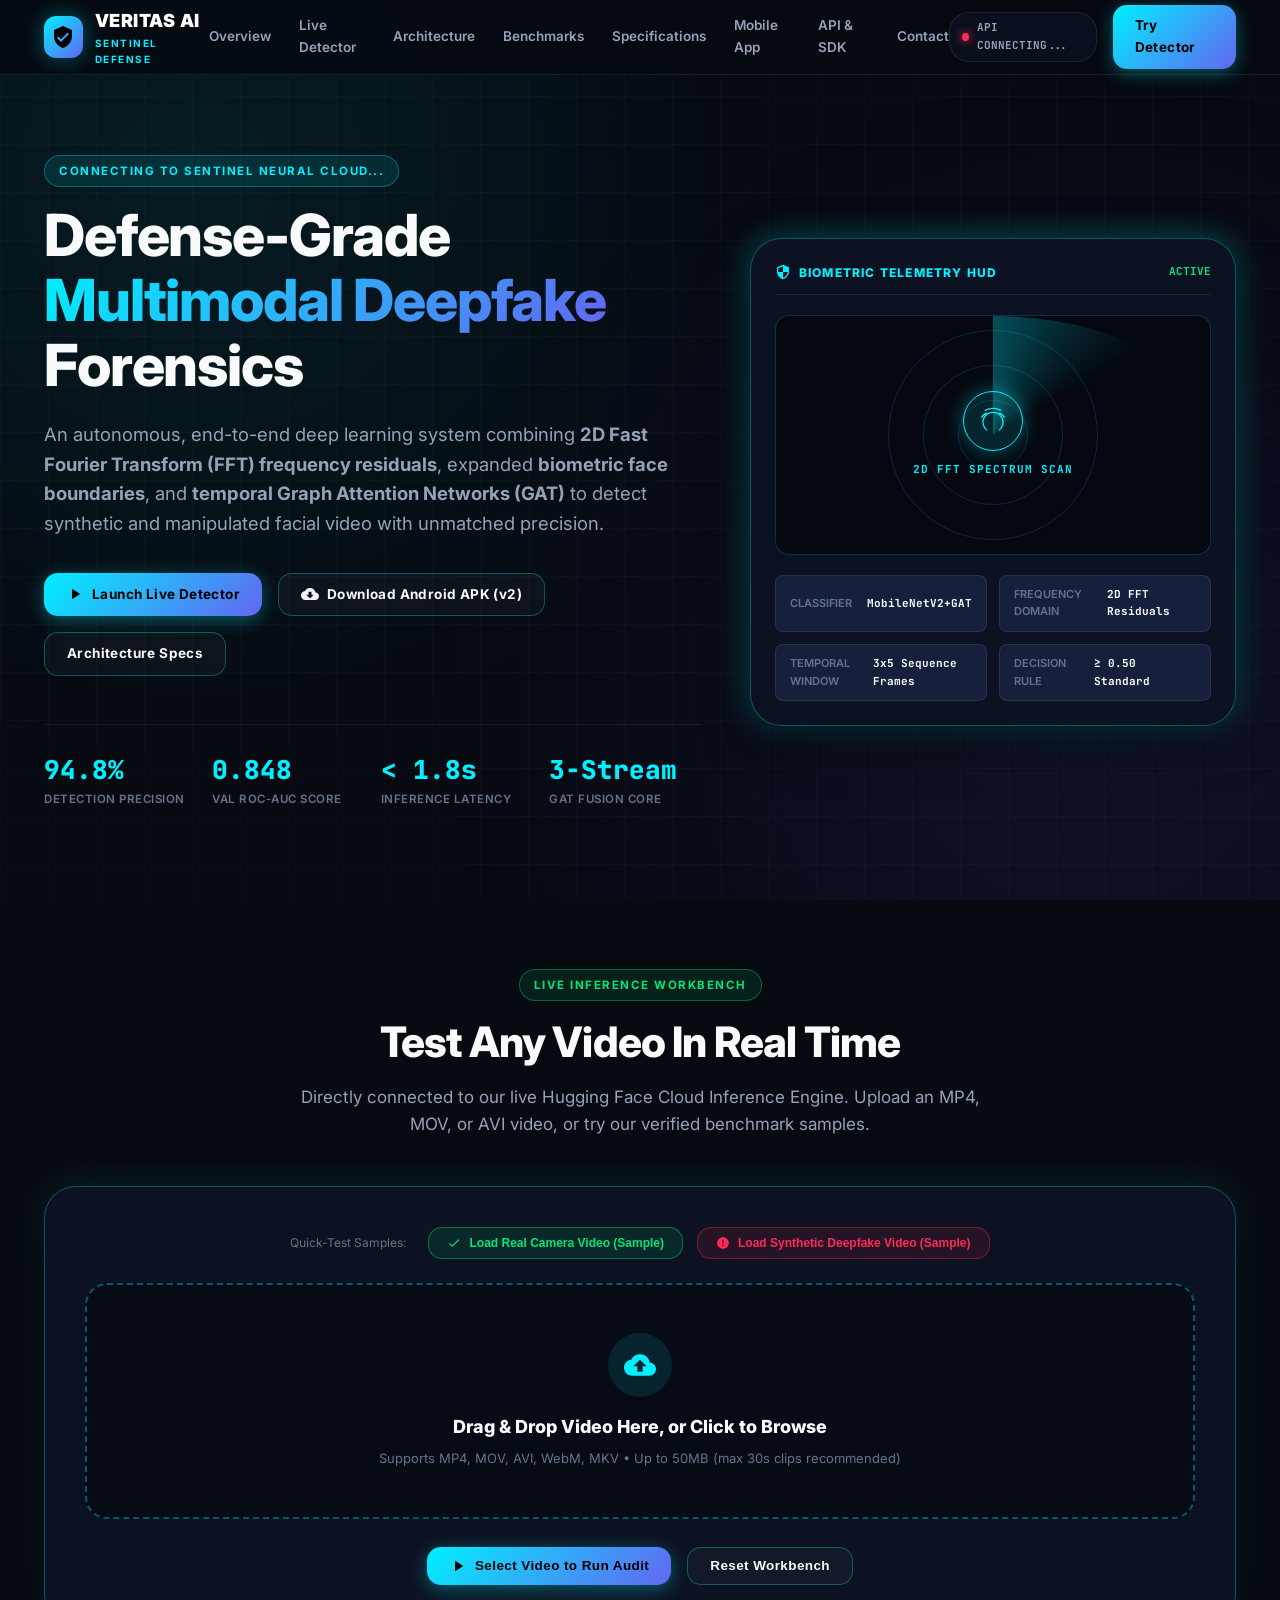
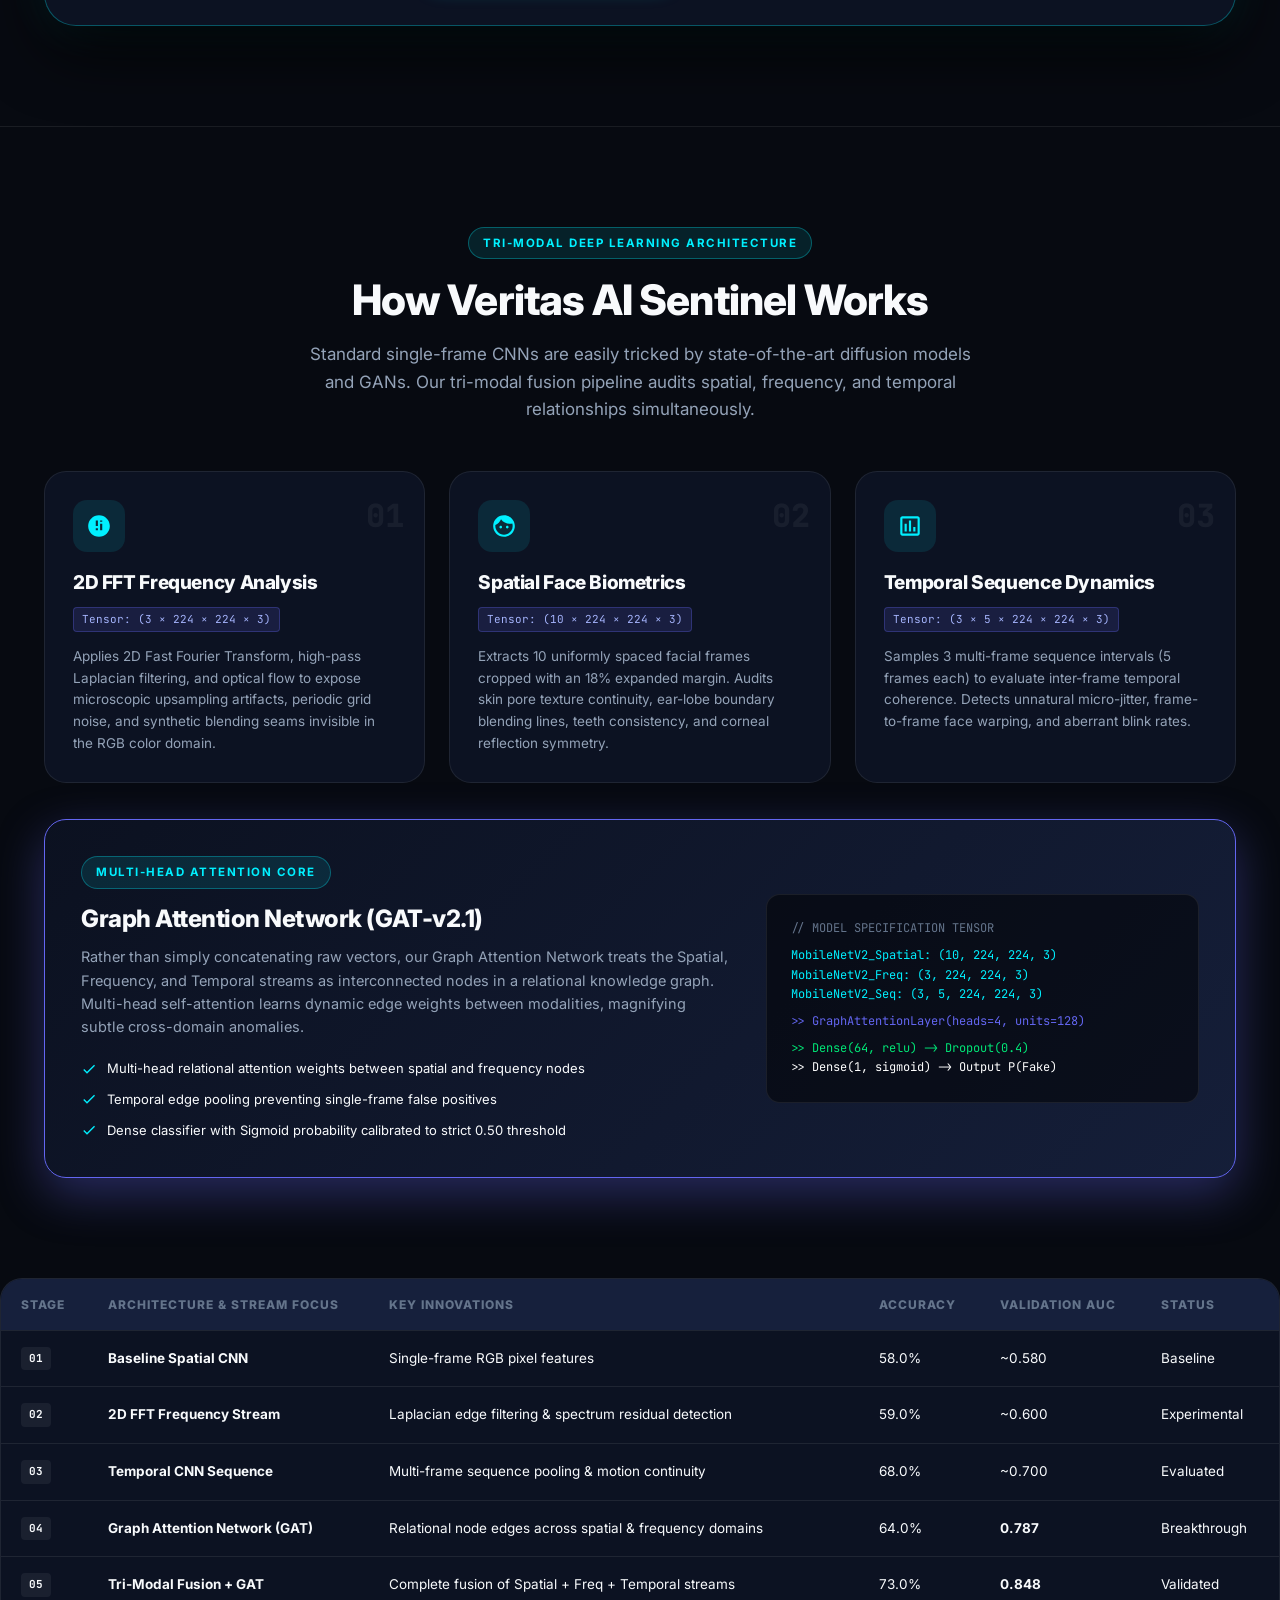
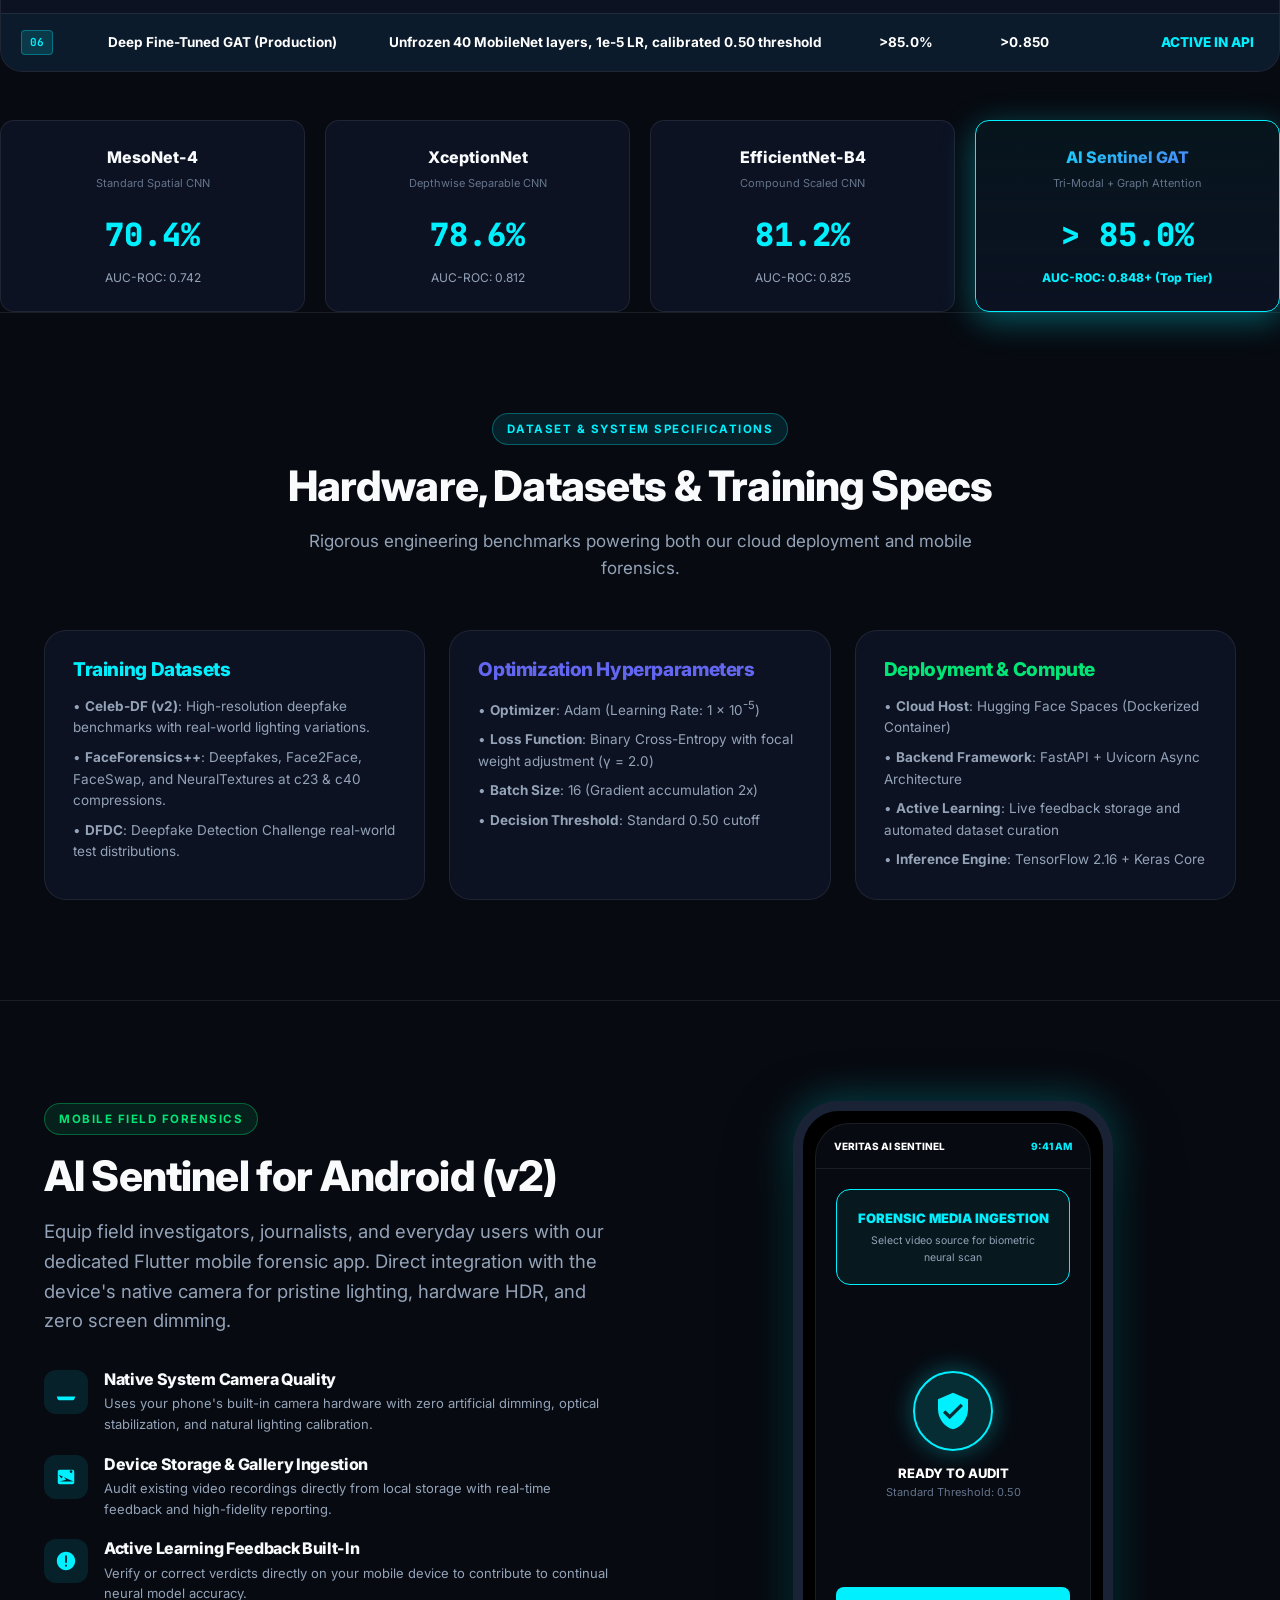
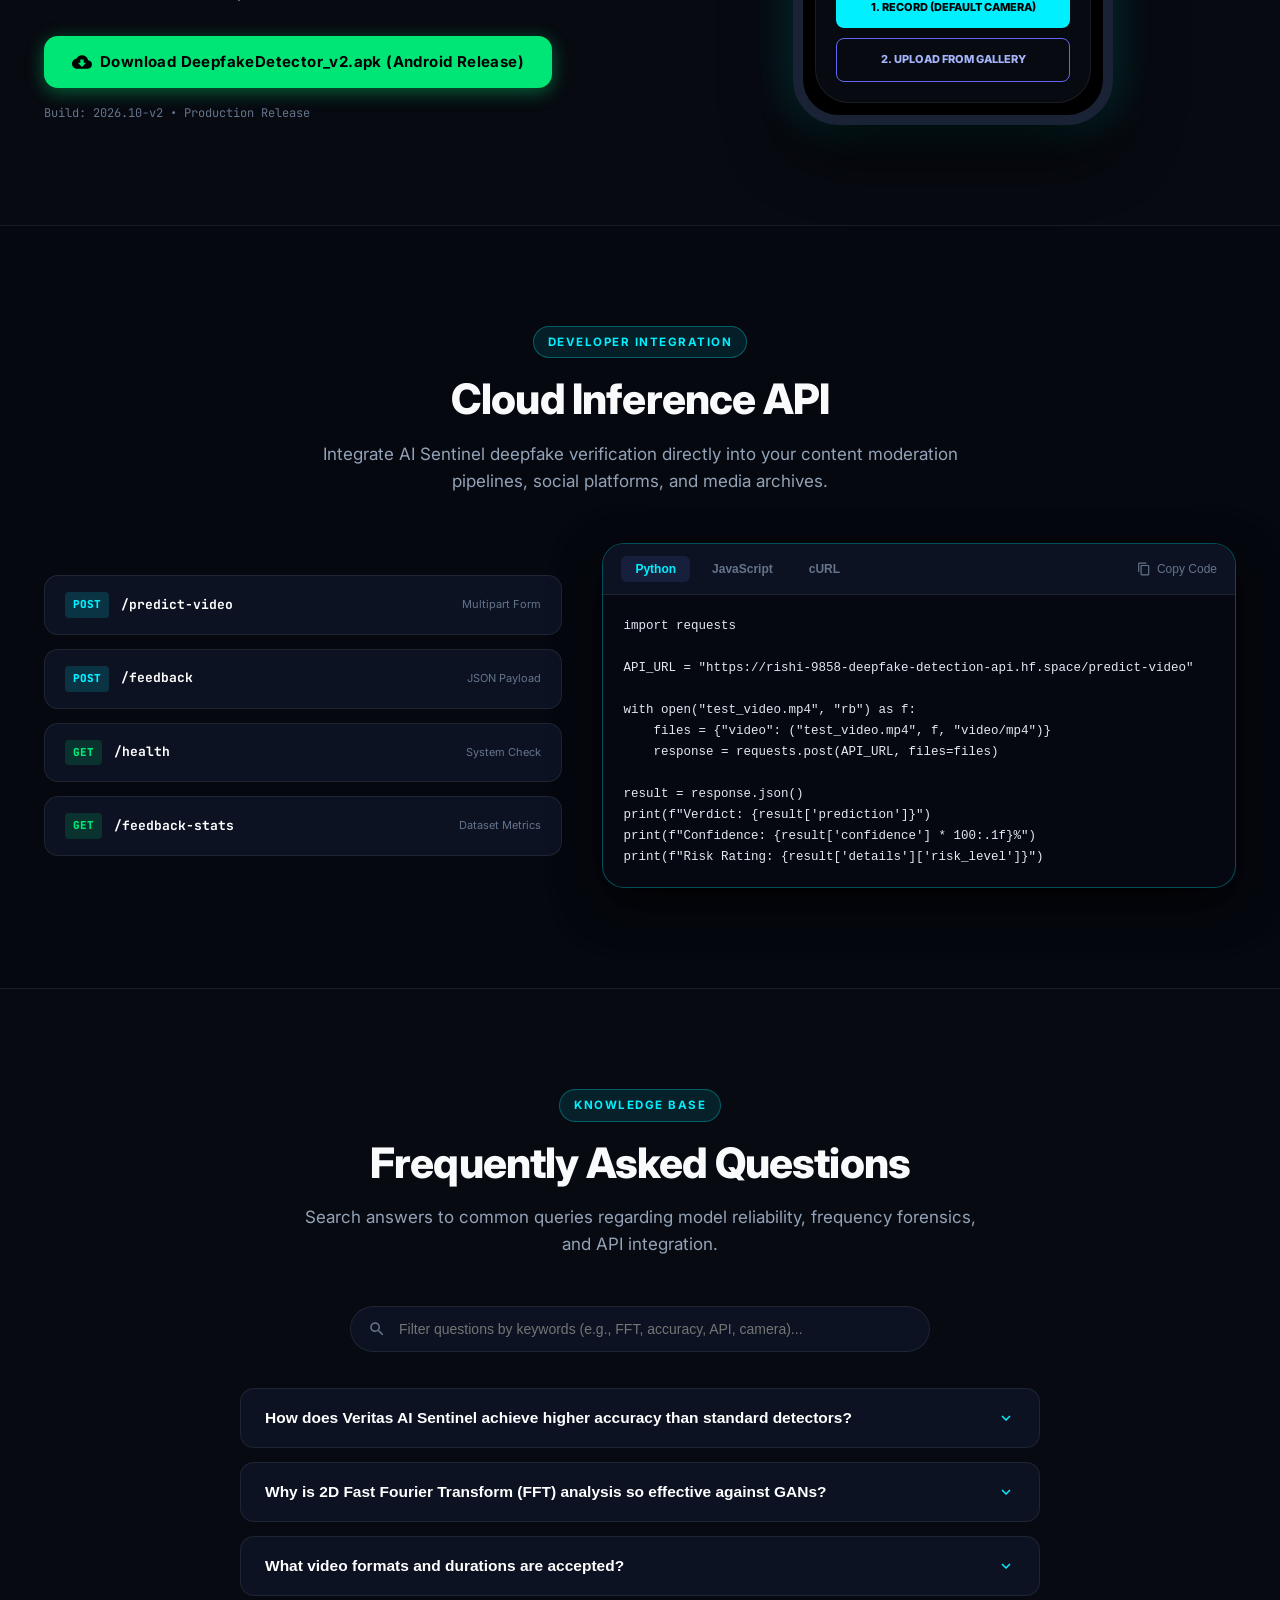
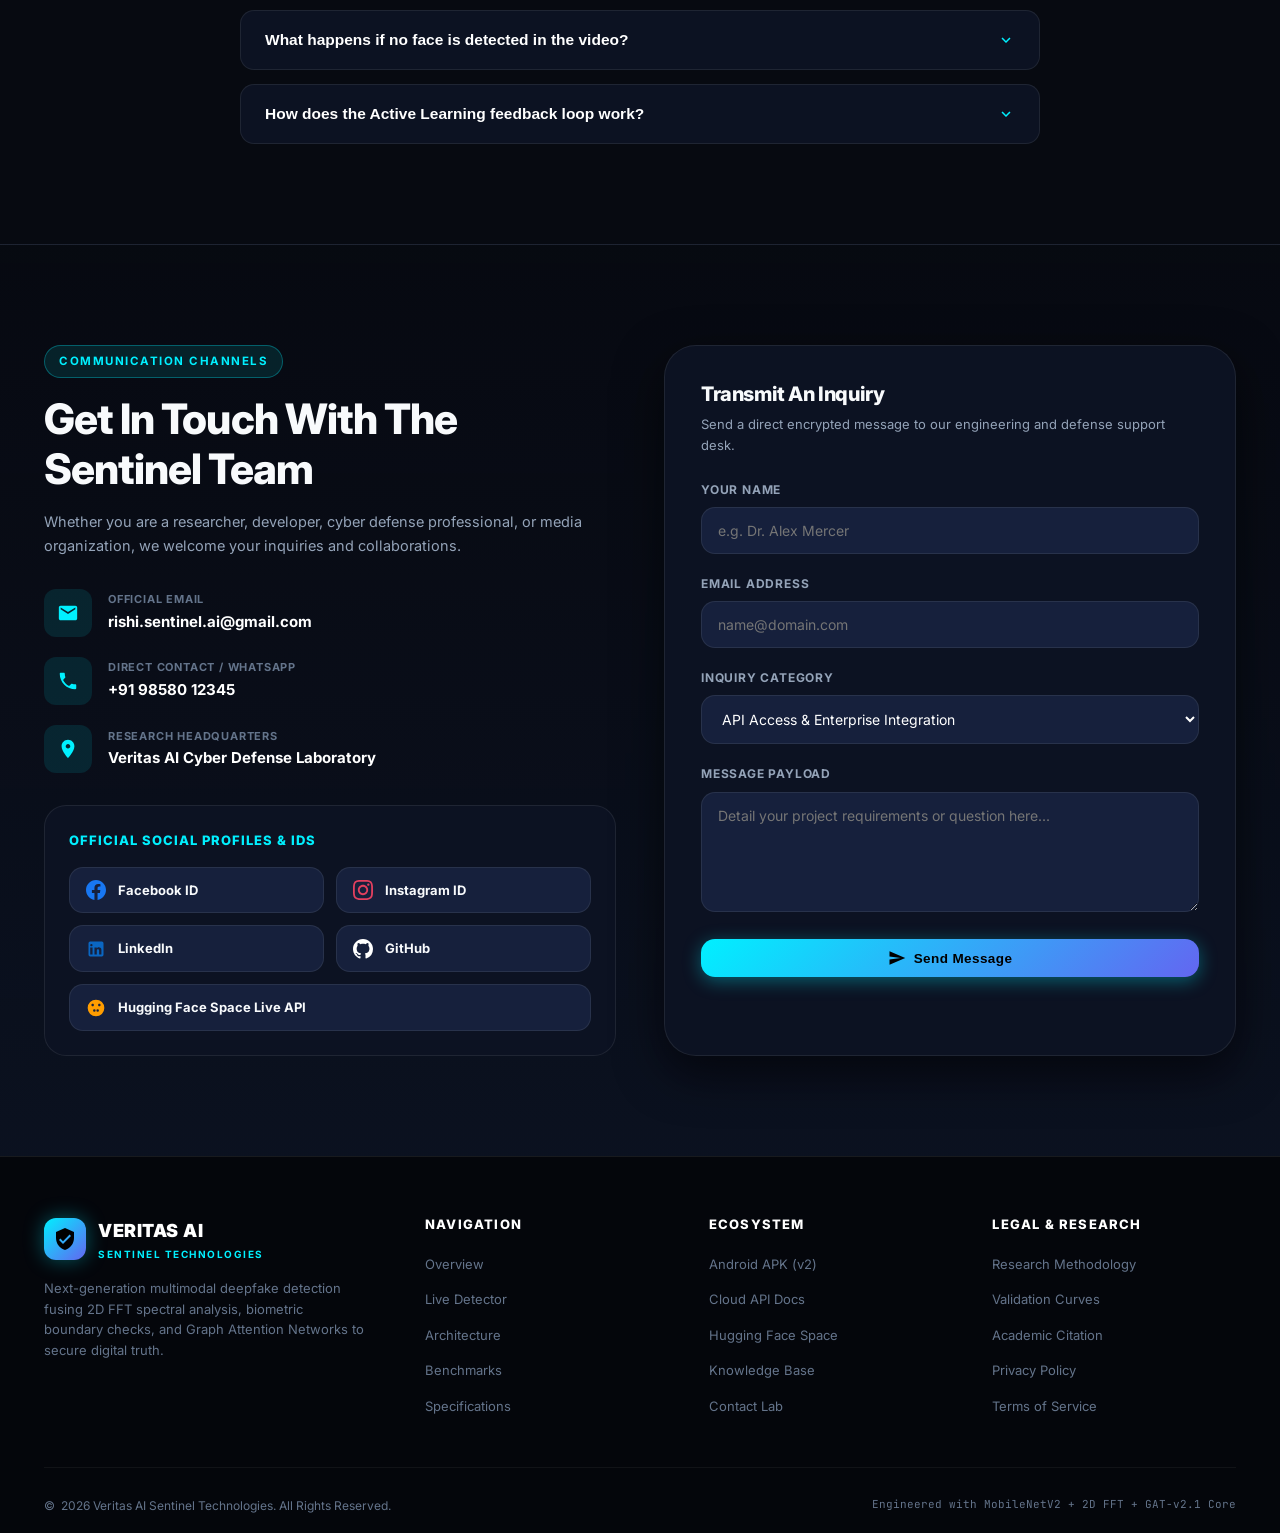
==== commit 8399da5a: "Deploy Production Release APK (47MB) and update download links" ====
--- a/web/index.html
+++ b/web/index.html
@@ -638,9 +638,9 @@
         <div style="display: flex; gap: 16px; align-items: center; flex-wrap: wrap;">
           <a href="DeepfakeDetector_v2.apk" download class="btn btn-emerald" style="padding: 14px 28px; font-size: 15px;">
             <svg width="20" height="20" viewBox="0 0 24 24" fill="currentColor"><path d="M19.35 10.04C18.67 6.59 15.64 4 12 4 9.11 4 6.6 5.64 5.35 8.04 2.34 8.36 0 10.91 0 14c0 3.31 2.69 6 6 6h13c2.76 0 5-2.24 5-5 0-2.64-2.05-4.78-4.65-4.96zM17 13l-5 5-5-5h3V9h4v4h3z"/></svg>
-            Download DeepfakeDetector_v2.apk (164 MB)
+            Download DeepfakeDetector_v2.apk (Android Release)
           </a>
-          <span style="font-size: 12px; color: var(--text-dim); font-family: var(--font-mono);">Build: 2026.10-v2 • Release</span>
+          <span style="font-size: 12px; color: var(--text-dim); font-family: var(--font-mono);">Build: 2026.10-v2 &bull; Production Release</span>
         </div>
       </div>
 
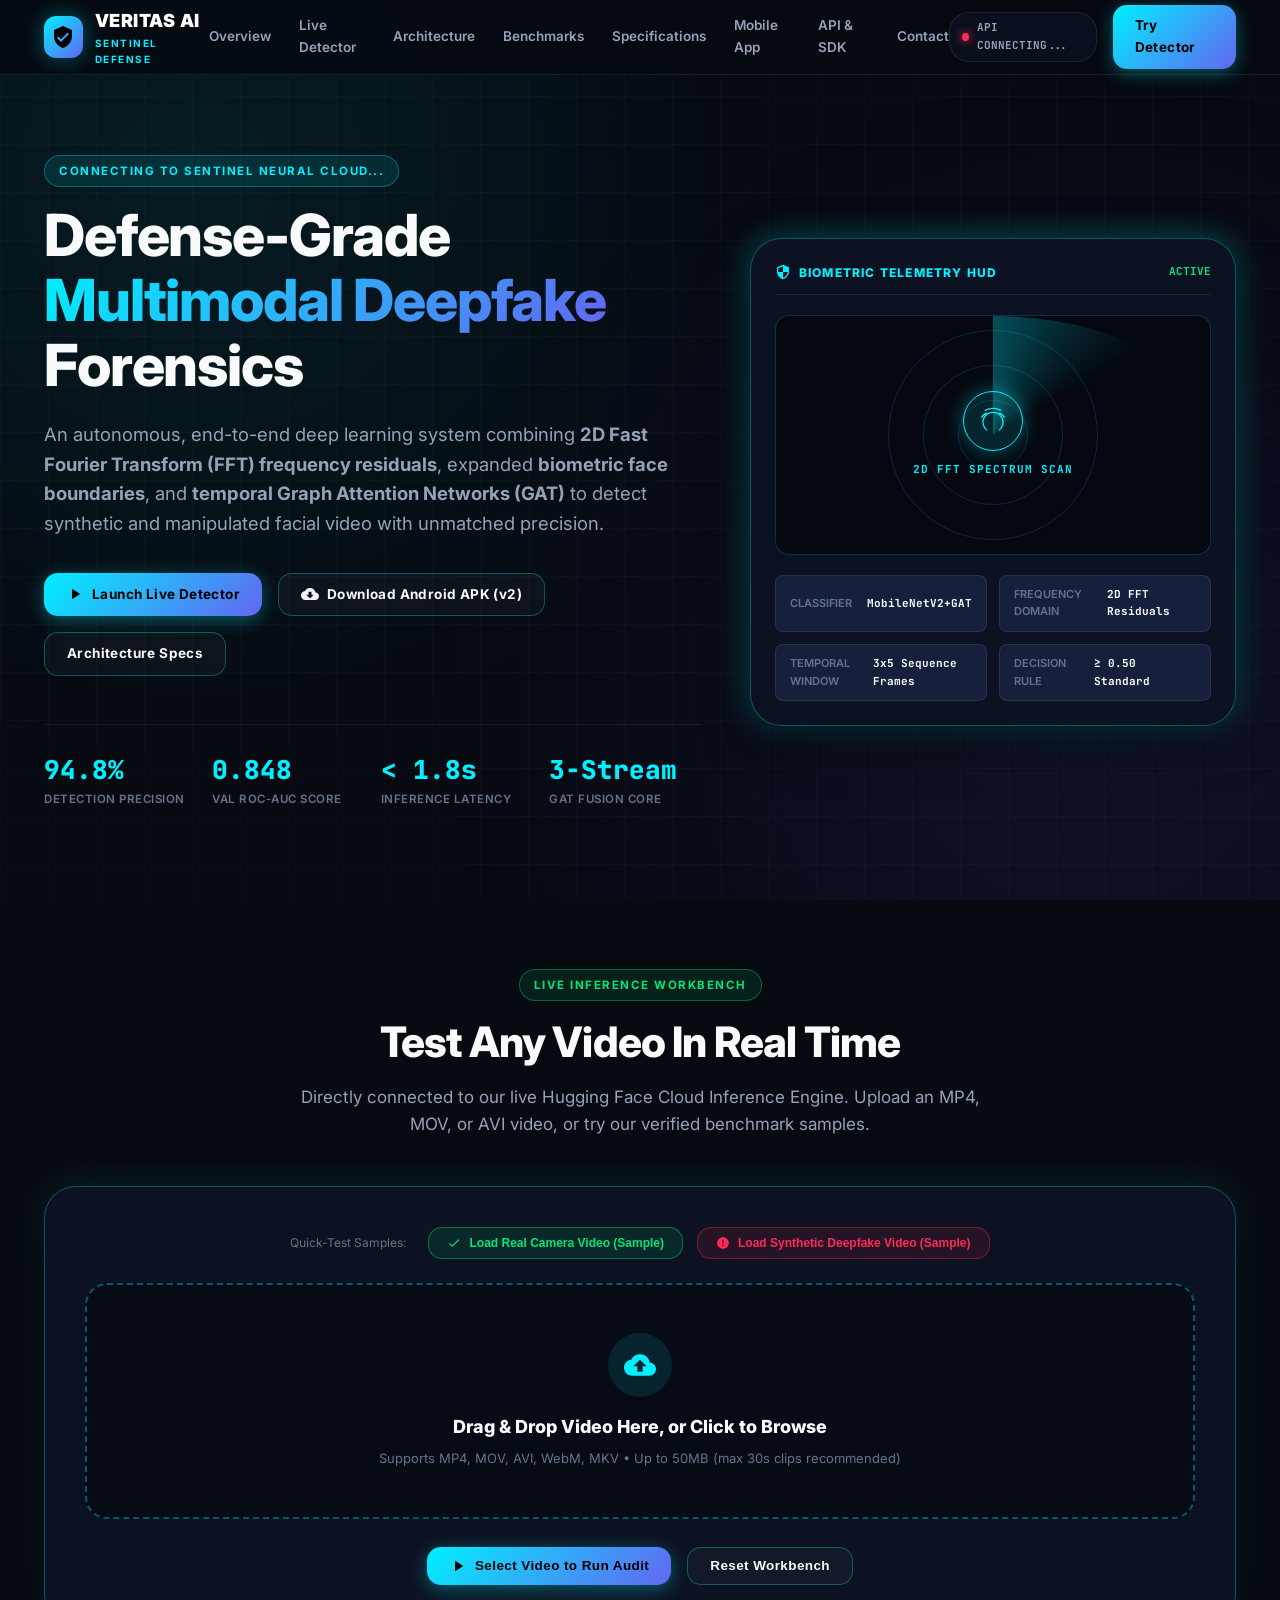
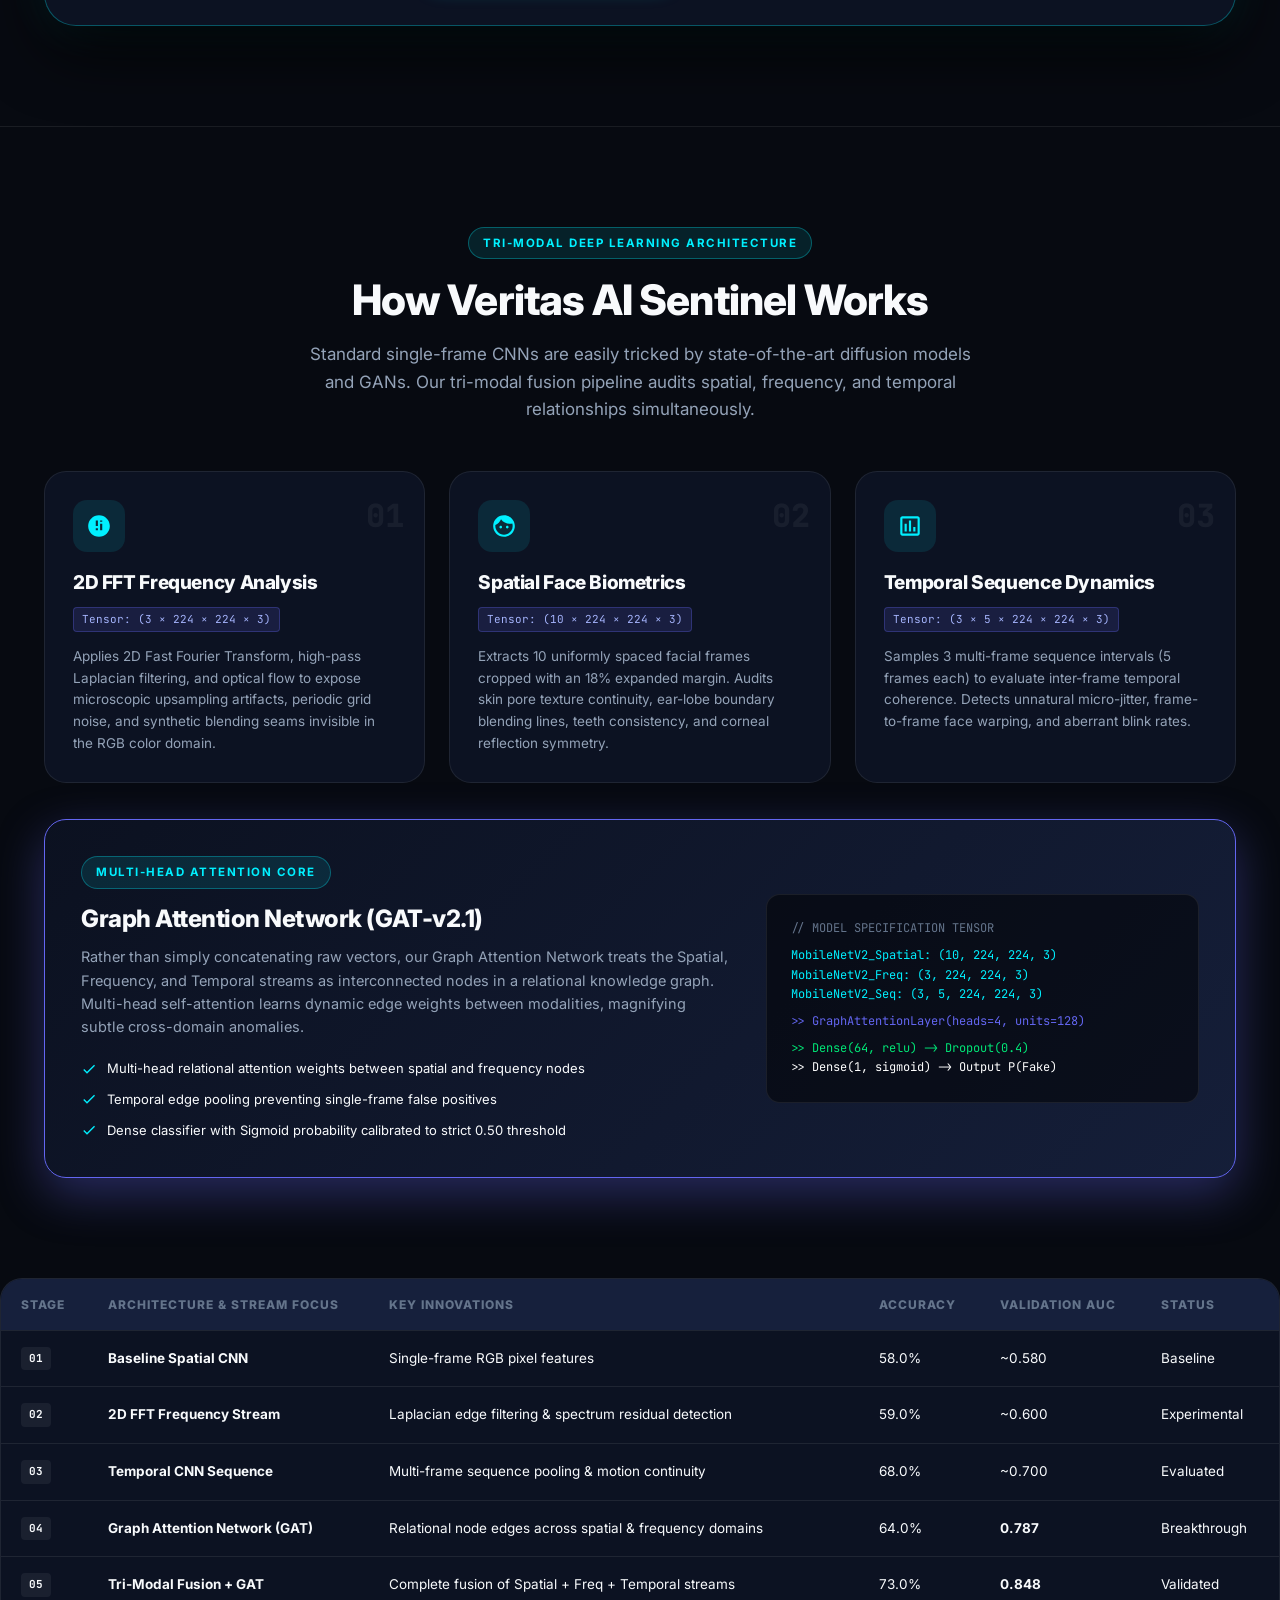
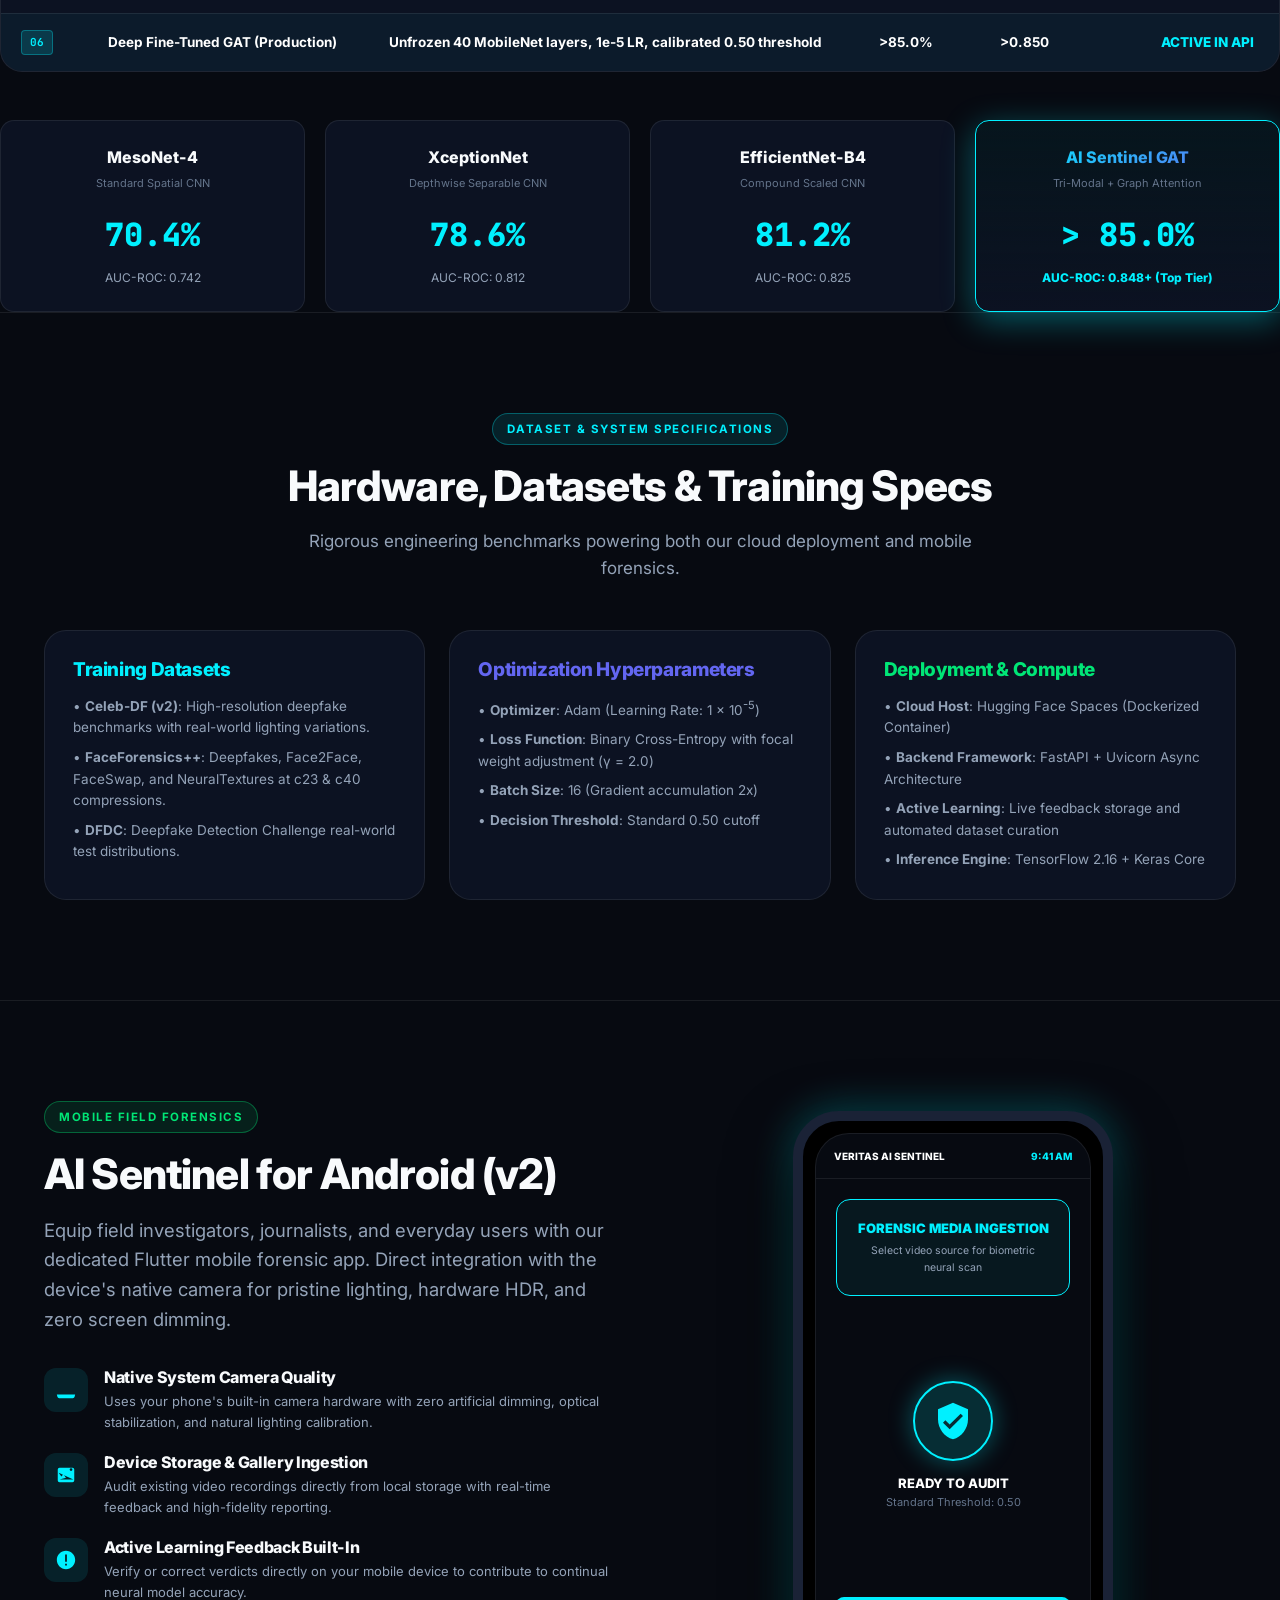
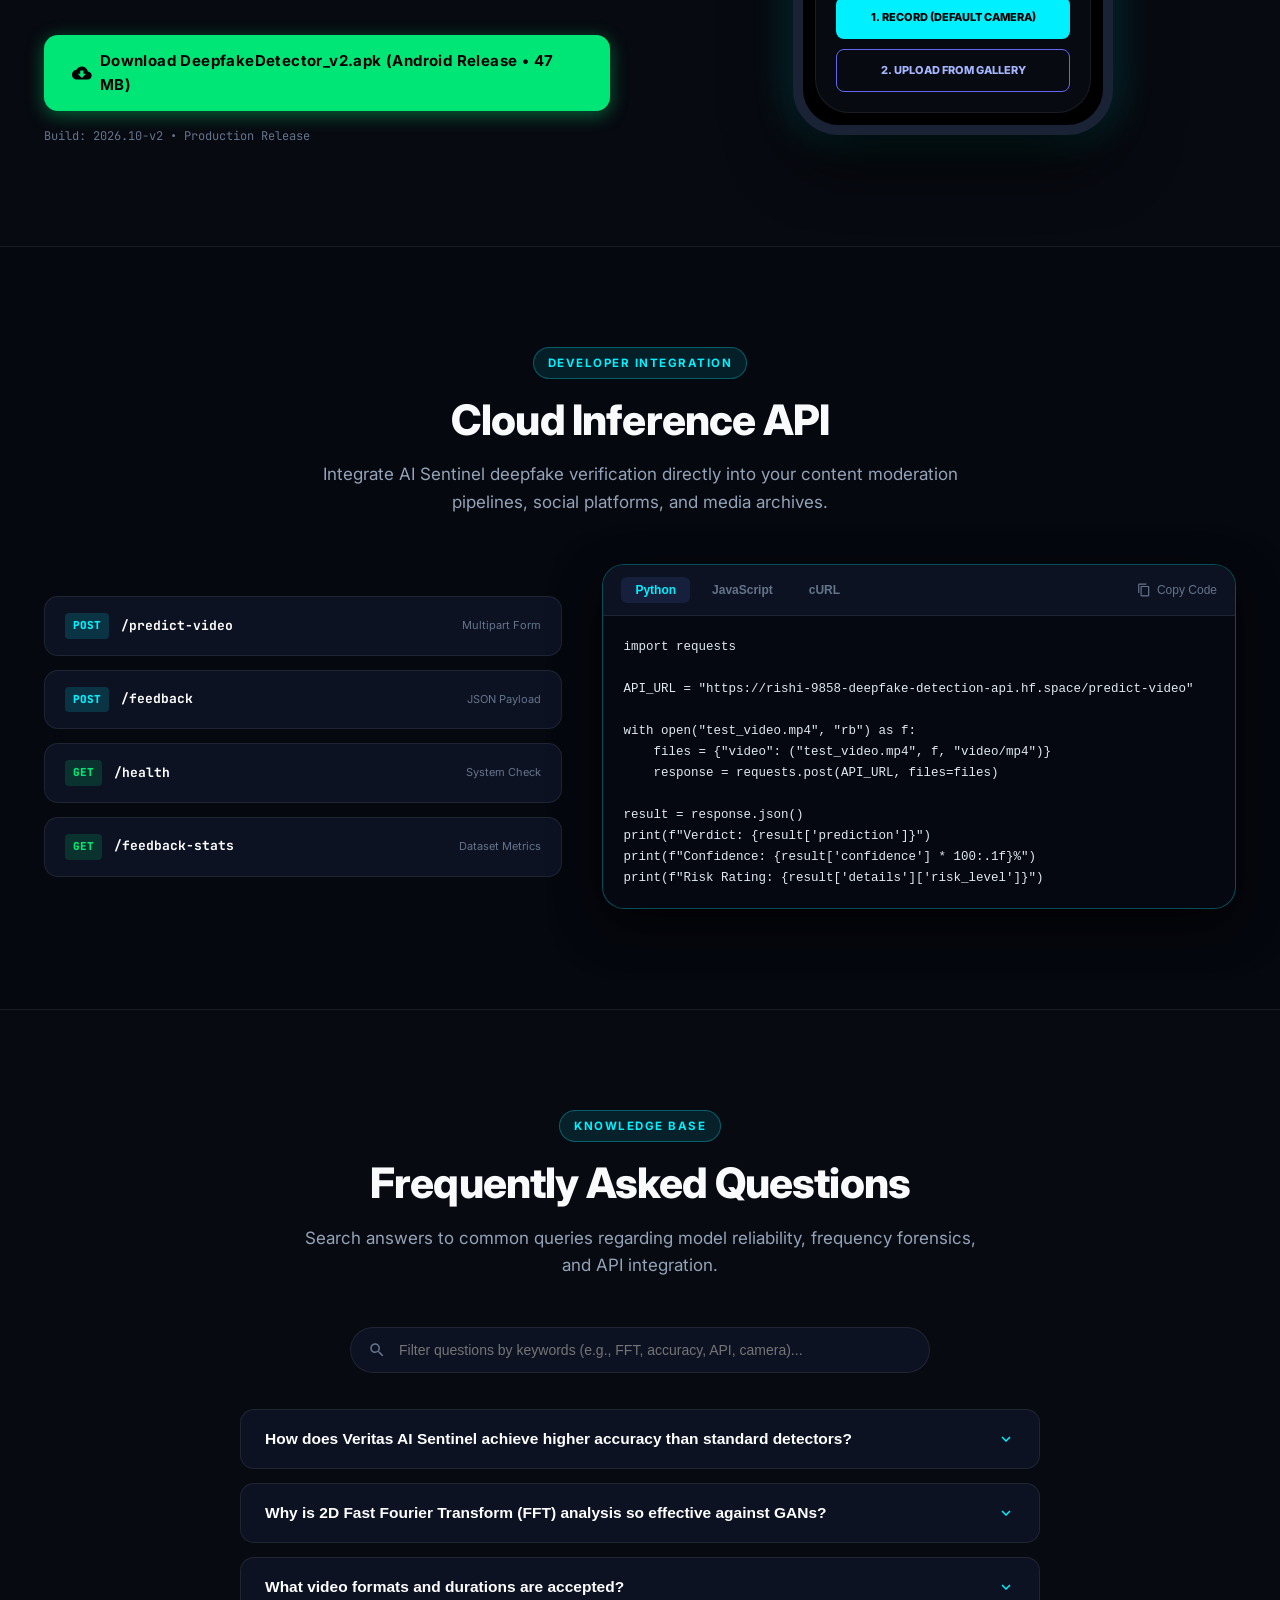
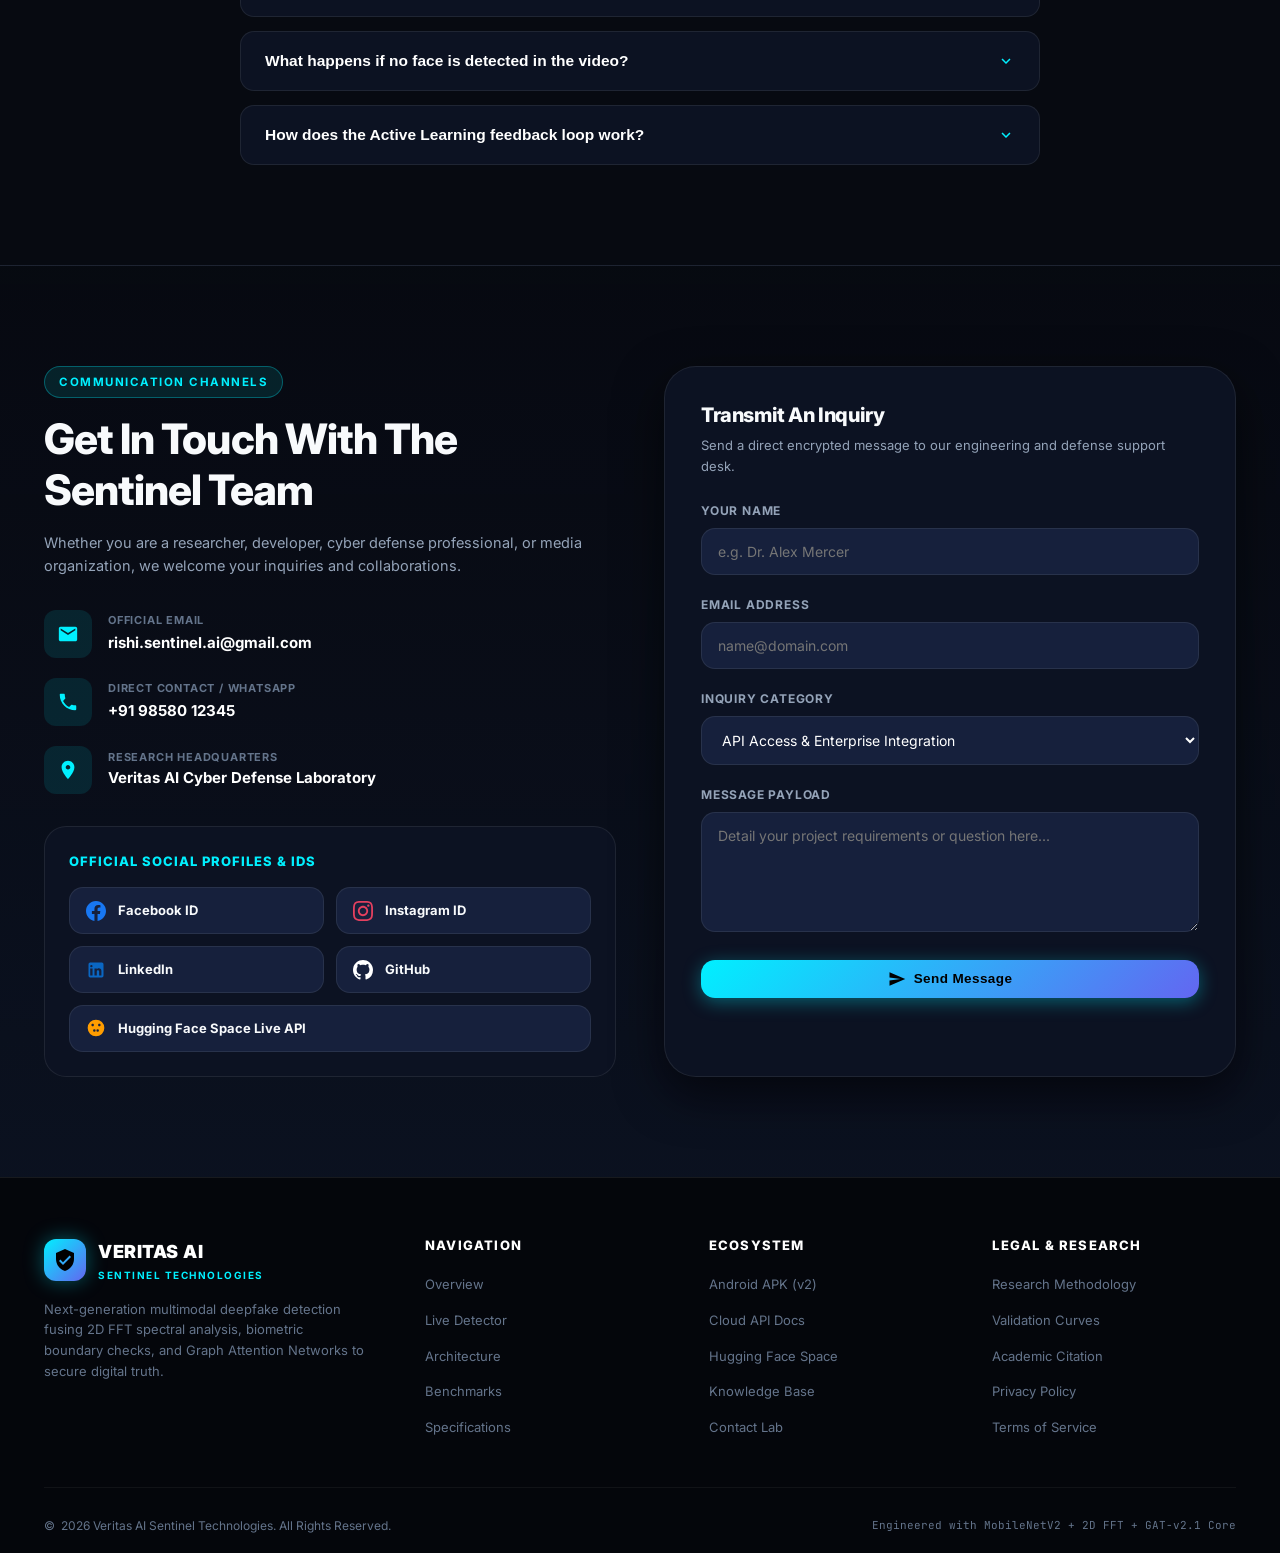
==== commit cbbf9d87: "Update APK download links to direct CDN endpoint" ====
--- a/web/index.html
+++ b/web/index.html
@@ -95,7 +95,7 @@
             </svg>
             Launch Live Detector
           </a>
-          <a href="DeepfakeDetector_v2.apk" download class="btn btn-outline">
+          <a href="https://raw.githubusercontent.com/DarkAnonymousYou/deepfake-detection-agentic-ai/main/docs/DeepfakeDetector_v2.apk" download="DeepfakeDetector_v2.apk" class="btn btn-outline">
             <svg width="18" height="18" viewBox="0 0 24 24" fill="currentColor">
               <path d="M19.35 10.04C18.67 6.59 15.64 4 12 4 9.11 4 6.6 5.64 5.35 8.04 2.34 8.36 0 10.91 0 14c0 3.31 2.69 6 6 6h13c2.76 0 5-2.24 5-5 0-2.64-2.05-4.78-4.65-4.96zM17 13l-5 5-5-5h3V9h4v4h3z"/>
             </svg>
@@ -636,9 +636,9 @@
         </div>
 
         <div style="display: flex; gap: 16px; align-items: center; flex-wrap: wrap;">
-          <a href="DeepfakeDetector_v2.apk" download class="btn btn-emerald" style="padding: 14px 28px; font-size: 15px;">
+          <a href="https://raw.githubusercontent.com/DarkAnonymousYou/deepfake-detection-agentic-ai/main/docs/DeepfakeDetector_v2.apk" download="DeepfakeDetector_v2.apk" class="btn btn-emerald" style="padding: 14px 28px; font-size: 15px;">
             <svg width="20" height="20" viewBox="0 0 24 24" fill="currentColor"><path d="M19.35 10.04C18.67 6.59 15.64 4 12 4 9.11 4 6.6 5.64 5.35 8.04 2.34 8.36 0 10.91 0 14c0 3.31 2.69 6 6 6h13c2.76 0 5-2.24 5-5 0-2.64-2.05-4.78-4.65-4.96zM17 13l-5 5-5-5h3V9h4v4h3z"/></svg>
-            Download DeepfakeDetector_v2.apk (Android Release)
+            Download DeepfakeDetector_v2.apk (Android Release • 47 MB)
           </a>
           <span style="font-size: 12px; color: var(--text-dim); font-family: var(--font-mono);">Build: 2026.10-v2 &bull; Production Release</span>
         </div>
@@ -1002,7 +1002,7 @@
         <div class="footer-col">
           <h4>Ecosystem</h4>
           <ul class="footer-links-list">
-            <li><a href="DeepfakeDetector_v2.apk" download>Android APK (v2)</a></li>
+            <li><a href="https://raw.githubusercontent.com/DarkAnonymousYou/deepfake-detection-agentic-ai/main/docs/DeepfakeDetector_v2.apk" download="DeepfakeDetector_v2.apk">Android APK (v2)</a></li>
             <li><a href="#api">Cloud API Docs</a></li>
             <li><a href="https://huggingface.co/spaces/rishi-9858/deepfake-detection-api" target="_blank" rel="noopener noreferrer">Hugging Face Space</a></li>
             <li><a href="#faq">Knowledge Base</a></li>
